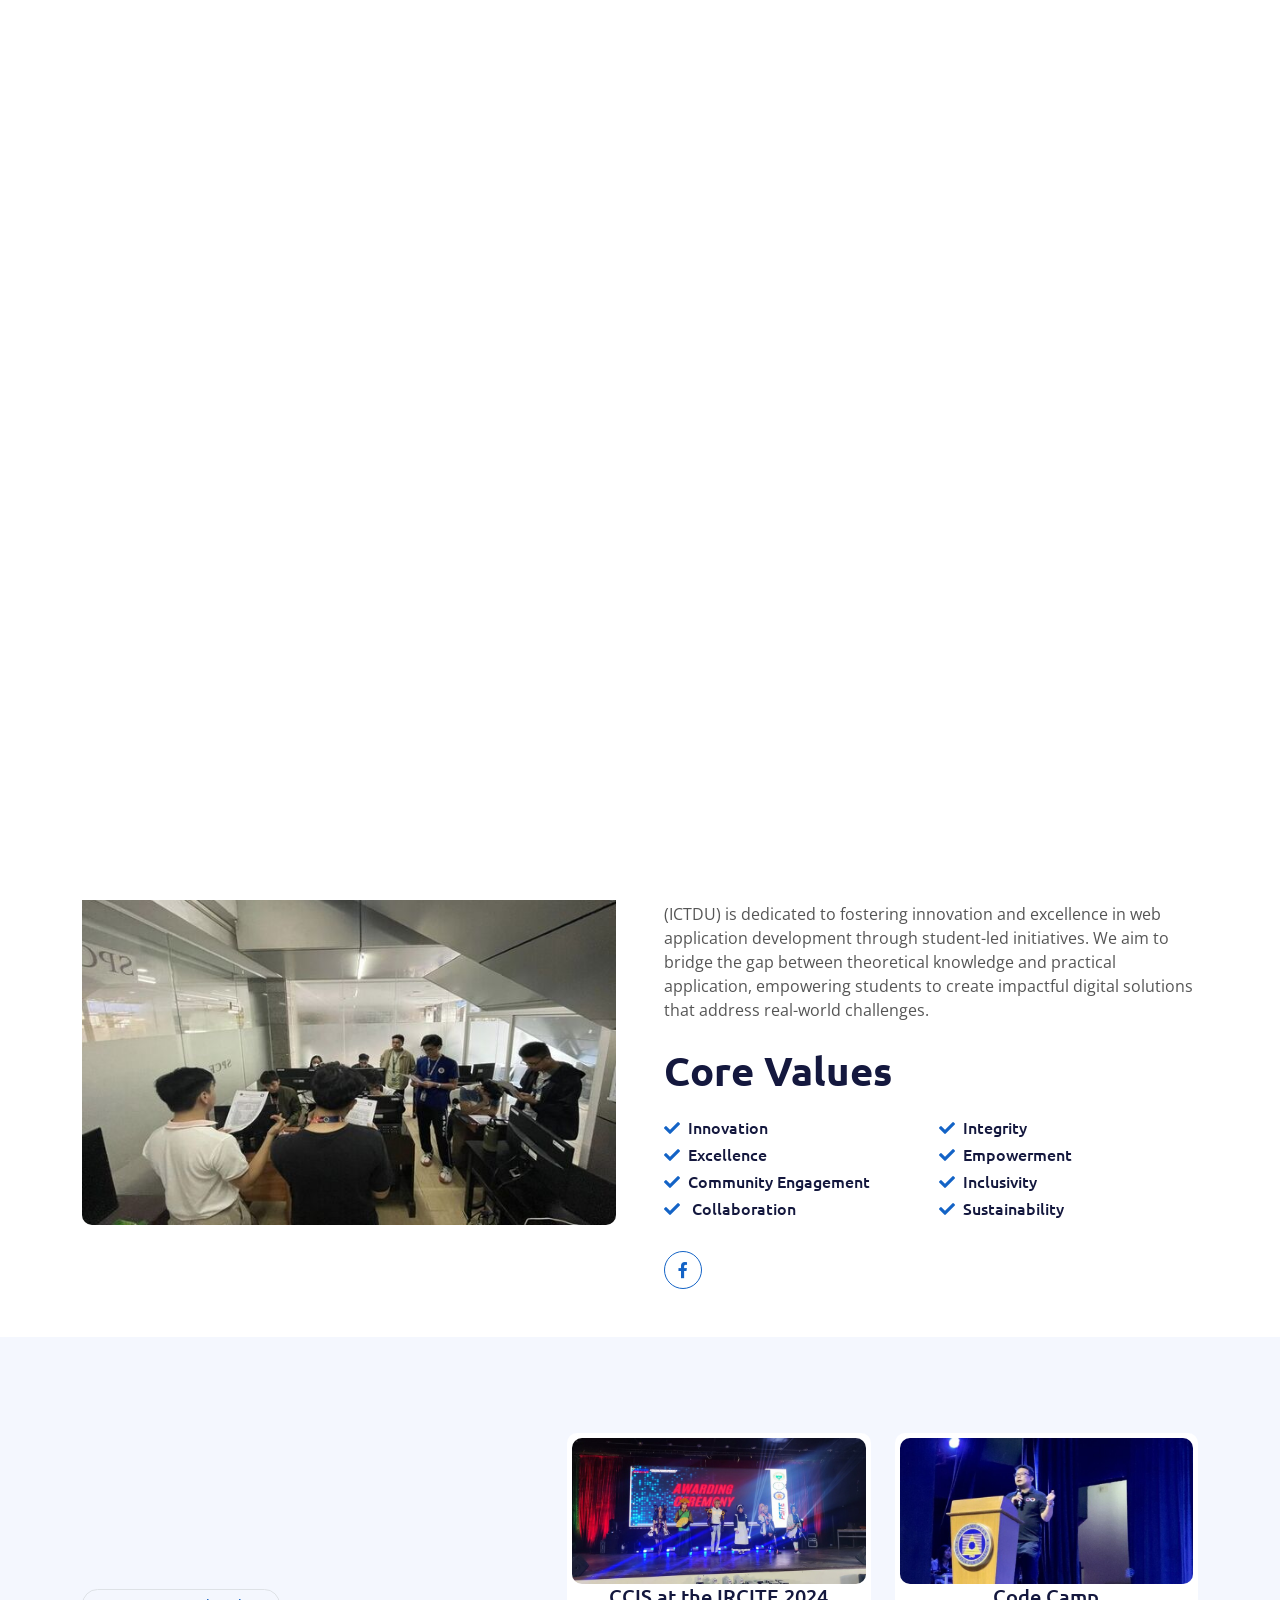
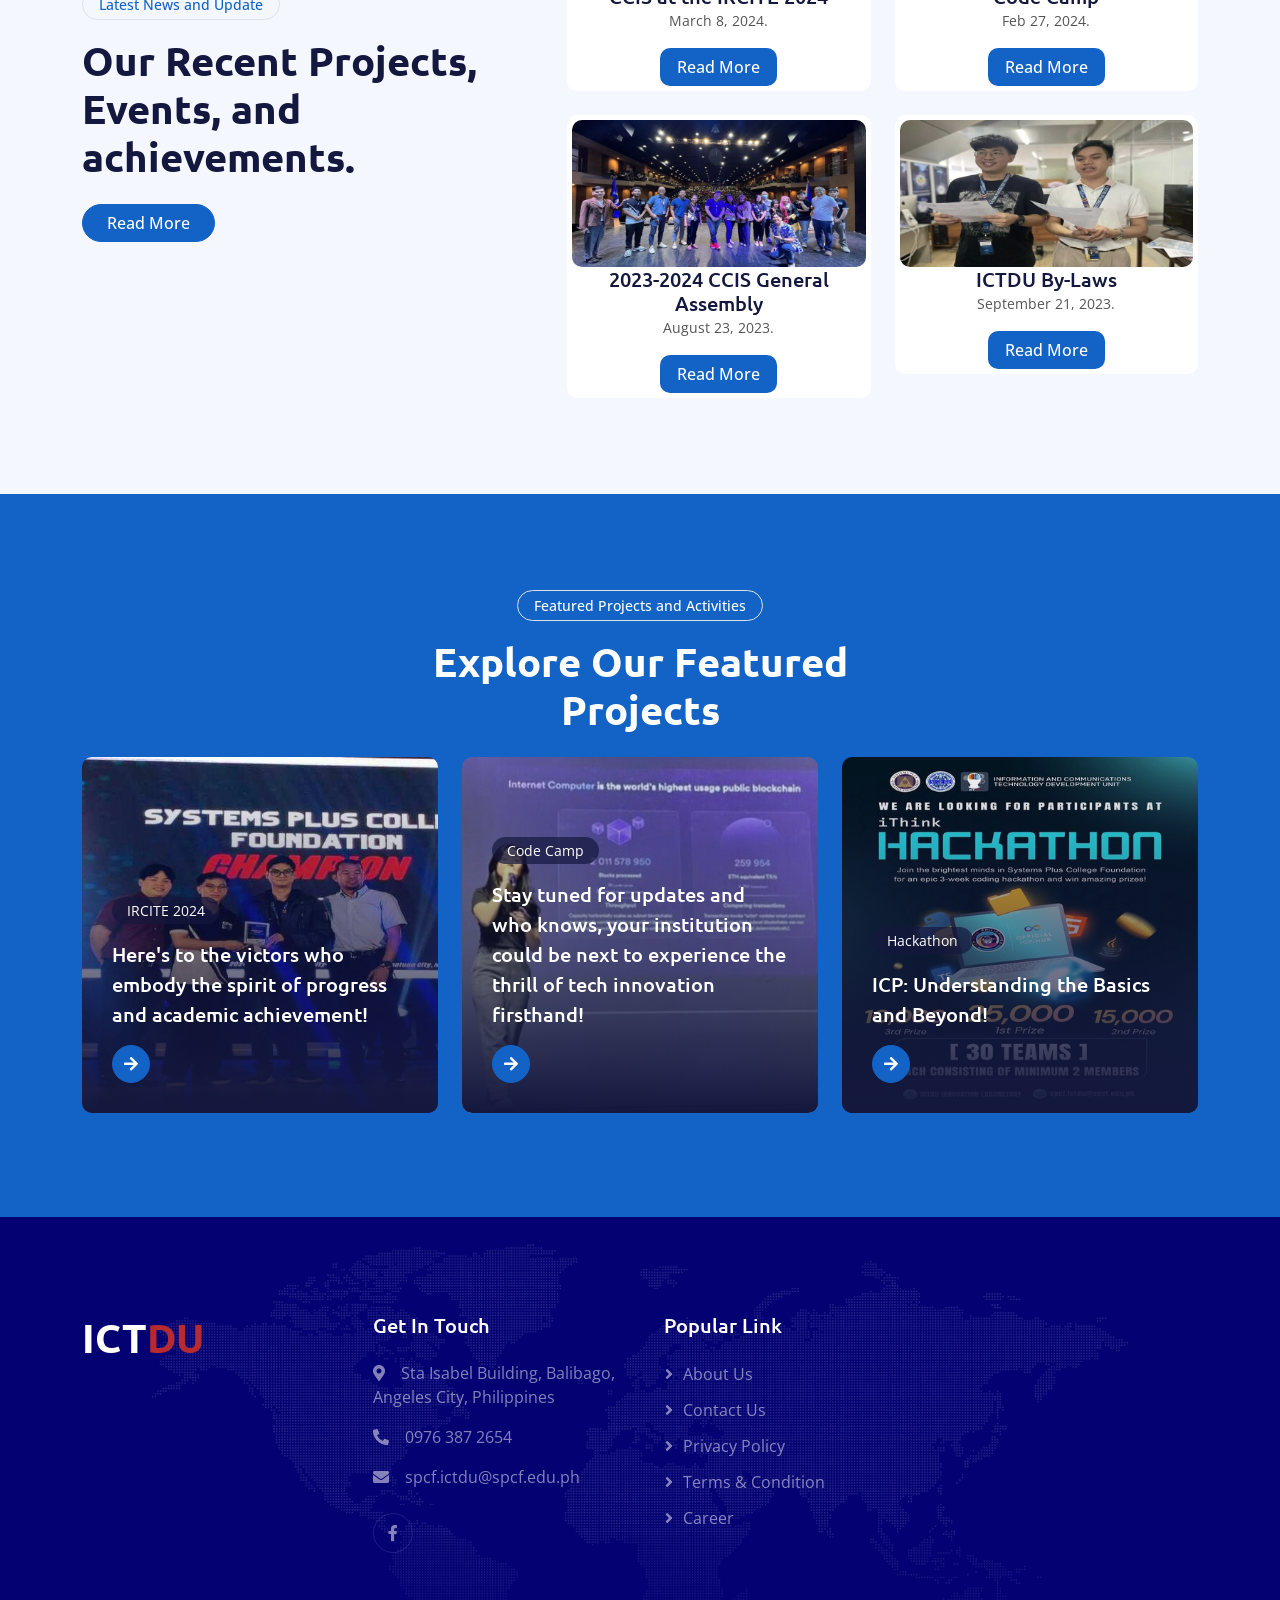
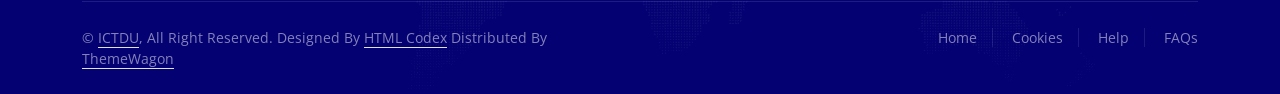
==== index.html @ a1a221d2 "ready for deployment" ====
<!DOCTYPE html>
<html lang="en">
  <head>
    <meta charset="utf-8" />
    <title>
      ICTDU - Information and Communications Technology Development Unit
    </title>
    <meta content="width=device-width, initial-scale=1.0" name="viewport" />
    <meta content="" name="keywords" />
    <meta content="" name="description" />

    <!-- Favicon -->
    <link href="img/ictdu.png" rel="icon" />

    <!-- Google Web Fonts -->
    <link rel="preconnect" href="https://fonts.googleapis.com" />
    <link rel="preconnect" href="https://fonts.gstatic.com" crossorigin />
    <link
      href="https://fonts.googleapis.com/css2?family=Open+Sans:wght@400;600&family=Ubuntu:wght@500;700&display=swap"
      rel="stylesheet"
    />

    <!-- Icon Font Stylesheet -->
    <link
      href="https://cdnjs.cloudflare.com/ajax/libs/font-awesome/5.10.0/css/all.min.css"
      rel="stylesheet"
    />
    <link
      href="https://cdn.jsdelivr.net/npm/bootstrap-icons@1.4.1/font/bootstrap-icons.css"
      rel="stylesheet"
    />

    <!-- Libraries Stylesheet -->
    <link href="lib/animate/animate.min.css" rel="stylesheet" />
    <link href="lib/owlcarousel/assets/owl.carousel.min.css" rel="stylesheet" />

    <!-- Customized Bootstrap Stylesheet -->
    <link href="css/bootstrap.min.css" rel="stylesheet" />

    <!-- Template Stylesheet -->
    <link href="css/style.css" rel="stylesheet" />
    <link href="css/new.css" rel="stylesheet" />
  </head>

  <body>
    <!-- Spinner Start -->
    <div
      id="spinner"
      class="show bg-white position-fixed translate-middle w-100 vh-100 top-50 start-50 d-flex align-items-center justify-content-center"
    >
      <div
        class="spinner-grow text-primary"
        style="width: 3rem; height: 3rem"
        role="status"
      >
        <span class="sr-only">Loading...</span>
      </div>
    </div>
    <!-- Spinner End -->

    <!-- Navbar Start -->
    <div class="container-fluid sticky-top">
      <div class="container">
        <nav class="navbar navbar-expand-lg navbar-dark p-0">
          <a href="index.html" class="navbar-brand">
            <h1 class="text-white">ICT<span class="red">DU</span></h1>
          </a>
          <button
            type="button"
            class="navbar-toggler ms-auto me-0"
            data-bs-toggle="collapse"
            data-bs-target="#navbarCollapse"
          >
            <span class="navbar-toggler-icon"></span>
          </button>
          <div class="collapse navbar-collapse" id="navbarCollapse">
            <div class="navbar-nav ms-auto">
              <a href="index.html" class="nav-item nav-link active">Home</a>
              <a href="about.html" class="nav-item nav-link">About Us</a>
              <a href="project.html" class="nav-item nav-link">Projects</a>
              <a href="service.html" class="nav-item nav-link">Join Us</a>
              <a href="contact.html" class="nav-item nav-link">Contact Us</a>
            </div>
          </div>
        </nav>
      </div>
    </div>
    <!-- Navbar End -->

    <!-- Hero Start -->
    <div class="container-fluid pt-5 bg-primary hero-header mb-5">
      <div class="container pt-5">
        <div class="row g-5 pt-5">
          <div
            class="col-lg-6 align-self-center text-center text-lg-start mb-lg-5"
          >
            <div
              class="btn btn-sm border rounded-pill text-white px-3 mb-3 animated slideInRight"
            >
              ICTDU
            </div>
            <h1 class="display-4 text-white mb-4 animated slideInRight">
              Information and Communications Technology Development Unit
            </h1>
            <p class="text-white mb-4 animated slideInRight">
              Meet an innovative team of developers, pioneering the digital
              landscape with their creativity and expertise. With a passion for
              pushing boundaries and crafting cutting-edge solutions, they
              thrive on challenges and excel in transforming ideas into reality.
            </p>
            <a
              href="https://www.facebook.com/spcf.ictdu"
              class="btn btn-light py-sm-3 px-sm-5 rounded-pill me-3 animated slideInRight"
              >Read More</a
            >
            <a
              href="contact.html"
              class="btn btn-outline-light py-sm-3 px-sm-5 rounded-pill animated slideInRight"
              >Contact Us</a
            >
          </div>
          <div class="col-lg-6 align-self-end text-center text-lg-end">
            <img class="img-fluid mb-4" src="img/ictdu.png" alt="ictdu" />
          </div>
        </div>
      </div>
    </div>
    <!-- Hero End -->

    <!--Mission End-->
    <div class="container-fluid py-5">
      <div class="container">
        <div class="row g-5 align-items-center">
          <div class="col-lg-6 wow fadeIn" data-wow-delay="0.1s">
            <img class="img-fluid rounded" src="image/law4.jpg" />
          </div>
          <div class="col-lg-6 wow fadeIn" data-wow-delay="0.5s">
            <h1 class="mb-4">Mission</h1>
            <p class="mb-4">
              The Information and Communication Technology Development Unit
              (ICTDU) is dedicated to fostering innovation and excellence in web
              application development through student-led initiatives. We aim to
              bridge the gap between theoretical knowledge and practical
              application, empowering students to create impactful digital
              solutions that address real-world challenges.
            </p>
            <h1 class="mb-4">Core Values</h1>
            <div class="row g-3">
              <div class="col-sm-6">
                <h6 class="mb-2">
                  <i class="fa fa-check text-primary me-2"></i>Innovation
                </h6>
                <h6 class="mb-2">
                  <i class="fa fa-check text-primary me-2"></i>Excellence
                </h6>
                <h6 class="mb-2">
                  <i class="fa fa-check text-primary me-2"></i>Community
                  Engagement
                </h6>
                <h6 class="mb-2">
                  <i class="fa fa-check text-primary me-2"></i> Collaboration
                </h6>
              </div>
              <div class="col-sm-6">
                <h6 class="mb-2">
                  <i class="fa fa-check text-primary me-2"></i>Integrity
                </h6>
                <h6 class="mb-2">
                  <i class="fa fa-check text-primary me-2"></i>Empowerment
                </h6>
                <h6 class="mb-2">
                  <i class="fa fa-check text-primary me-2"></i>Inclusivity
                </h6>
                <h6 class="mb-2">
                  <i class="fa fa-check text-primary me-2"></i>Sustainability
                </h6>
              </div>
            </div>
            <div class="d-flex align-items-center mt-4">
              <a class="btn btn-outline-primary btn-square me-3" href=""
                ><i class="fab fa-facebook-f"></i
              ></a>
            </div>
          </div>
        </div>
      </div>
    </div>
    <!-- Mission End -->

    <!-- Service Start -->
    <div class="container-fluid bg-light py-5">
      <div class="container py-5">
        <div class="row g-5 align-items-center">
          <div class="col-lg-5 wow fadeIn" data-wow-delay="0.1s">
            <div class="btn btn-sm border rounded-pill text-primary px-3 mb-3">
              Latest News and Update
            </div>
            <h1 class="mb-4">Our Recent Projects, Events, and achievements.</h1>
            <a class="btn btn-primary rounded-pill px-4" href="https://www.facebook.com/spcf.ictdu">Read More</a>
          </div>
          <div class="col-lg-7">
            <div class="row g-4">
              <div class="col-md-6">
                <div class="row g-4">
                  <div class="col-12 wow fadeIn" data-wow-delay="0.1s">
                    <div
                      class="team-item bg-white text-center rounded p-1 pt-1"
                    >
                      <div
                        id="carouselExampleAutoplaying"
                        class="carousel slide"
                        data-bs-ride="carousel"
                      >
                        <div class="carousel-inner rounded">
                          <div class="carousel-item active">
                            <img
                              src="image/ircite4.jpg"
                              class="d-block w-100"
                              alt="..."
                            />
                          </div>
                          <div class="carousel-item">
                            <img
                              src="image/ircite5.jpg"
                              class="d-block w-100"
                              alt="..."
                            />
                          </div>
                          <div class="carousel-item">
                            <img
                              src="image/ircite6.jpg"
                              class="d-block w-100"
                              alt="..."
                            />
                          </div>
                        </div>
                      </div>
                      <h5 class="mb-0">
                        CCIS at the
                        IRCITE 2024
                      </h5>
                      <small>March 8, 2024.</small>
                      <div class="d-flex justify-content-center mt-3">
                        <a
                          class="btn px-3 mt-auto mx-auto bg-primary text-white"
                          href="https://www.facebook.com/photo?fbid=339425915803852&set=pcb.339426132470497"
                          >Read More</a
                        >
                      </div>
                    </div>
                  </div>
                  <div class="col-12 wow fadeIn" data-wow-delay="0.5s">
                    <div
                      class="team-item bg-white text-center rounded p-1 pt-1"
                    >
                      <div
                        id="carouselExampleAutoplaying2"
                        class="carousel slide"
                        data-bs-ride="carousel"
                      >
                        <div class="carousel-inner rounded">
                          <div class="carousel-item active">
                            <img
                              src="image/gen4.jpg"
                              class="d-block w-100"
                              alt="..."
                            />
                          </div>
                          <div class="carousel-item">
                            <img
                              src="image/gen5.jpg"
                              class="d-block w-100"
                              alt="..."
                            />
                          </div>
                        </div>
                      </div>
                      <h5 class="mb-0">2023-2024 CCIS General Assembly</h5>
                      <small>August 23, 2023.</small>
                      <div class="d-flex justify-content-center mt-3">
                        <a
                          class="btn px-3 mt-auto mx-auto bg-primary text-white"
                          href="https://www.facebook.com/photo/?fbid=718300476978962&set=pcb.718093293666347"
                          >Read More</a
                        >
                      </div>
                    </div>
                  </div>
                </div>
              </div>
              <div class="col-md-6 pt-md-0">
                <div class="row g-4">
                  <div class="col-12 wow fadeIn" data-wow-delay="0.3s">
                    <div
                      class="team-item bg-white text-center rounded p-1 pt-1"
                    >
                      <div
                        id="carouselExampleAutoplaying"
                        class="carousel slide"
                        data-bs-ride="carousel"
                      >
                        <div class="carousel-inner rounded">
                          <div class="carousel-item active">
                            <img
                              src="image/codecamp4.jpg"
                              class="d-block w-100"
                              alt="..."
                            />
                          </div>
                          <div class="carousel-item">
                            <img
                              src="image/codecamp5.jpg"
                              class="d-block w-100"
                              alt="..."
                            />
                          </div>
                          <div class="carousel-item">
                            <img
                              src="image/codecamp6.jpg"
                              class="d-block w-100"
                              alt="..."
                            />
                          </div>
                        </div>
                      </div>
                      <h5 class="mb-0">Code Camp</h5>
                      <small>Feb 27, 2024.</small>
                      <div class="d-flex justify-content-center mt-3">
                        <a
                          class="btn px-3 mt-auto mx-auto bg-primary text-white"
                          href="https://www.facebook.com/photo?fbid=387829597338677&set=pcb.387829644005339"
                          >Read More</a
                        >
                      </div>
                    </div>
                  </div>
                  <div class="col-12 wow fadeIn" data-wow-delay="0.7s">
                    <div
                      class="team-item bg-white text-center rounded p-1 pt-1"
                    >
                      <div
                        id="carouselExampleAutoplaying"
                        class="carousel slide"
                        data-bs-ride="carousel"
                      >
                        <div class="carousel-inner rounded">
                          <div class="carousel-item active">
                            <img
                              src="image/law02.jpg"
                              class="d-block w-100"
                              alt="..."
                            />
                          </div>
                          <div class="carousel-item">
                            <img
                              src="image/law01.jpg"
                              class="d-block w-100"
                              alt="..."
                            />
                          </div>
                        </div>
                      </div>
                      <h5 class="mb-0">ICTDU By-Laws</h5>
                      <small>September 21, 2023.</small>
                      <div class="d-flex justify-content-center mt-3">
                        <a
                          class="btn px-3 mt-auto mx-auto bg-primary text-white"
                          href="https://www.facebook.com/photo?fbid=223179917428453&set=pcb.223180387428406"
                          >Read More</a
                        >
                      </div>
                    </div>
                  </div>
                </div>
              </div>
            </div>
          </div>
        </div>
      </div>
    </div>
    <!-- Service End -->

    <!-- Featured Start -->
    <div class="container-fluid bg-primary py-5">
      <div class="container py-5">
        <div
          class="mx-auto text-center wow fadeIn"
          data-wow-delay="0.1s"
          style="max-width: 500px"
        >
          <div class="btn btn-sm border rounded-pill text-white px-3 mb-3">
            Featured Projects and Activities
          </div>
          <h1 class="mb-4 text-white">Explore Our Featured Projects</h1>
        </div>
        <div class="row g-4">
          <div class="col-lg-4 wow fadeIn" data-wow-delay="0.3s">
            <div
              class="case-item position-relative overflow-hidden rounded mb-2"
            >
              <img class="img-fluid" src="image/ircite02.jpg" alt="" />
              <a class="case-overlay text-decoration-none" href="https://www.facebook.com/photo?fbid=339425915803852&set=pcb.339426132470497">
                <small>IRCITE 2024</small>
                <h5 class="lh-base text-white mb-3">
                  Here's to the victors who embody the spirit of progress and
                  academic achievement!
                </h5>
                <span class="btn btn-square btn-primary"
                  ><i class="fa fa-arrow-right"></i
                ></span>
              </a>
            </div>
          </div>
          <div class="col-lg-4 wow fadeIn" data-wow-delay="0.5s">
            <div
              class="case-item position-relative overflow-hidden rounded mb-2"
            >
              <img class="img-fluid" src="image/up03.jpg" alt="" />
              <a class="case-overlay text-decoration-none" href="https://www.facebook.com/photo/?fbid=387829594005344&set=pcb.387829644005339">
                <small>Code Camp</small>
                <h5 class="lh-base text-white mb-3">
                  Stay tuned for updates and who knows, your institution could
                  be next to experience the thrill of tech innovation firsthand!
                </h5>
                <span class="btn btn-square btn-primary"
                  ><i class="fa fa-arrow-right"></i
                ></span>
              </a>
            </div>
          </div>
          <div class="col-lg-4 wow fadeIn" data-wow-delay="0.7s">
            <div
              class="case-item position-relative overflow-hidden rounded mb-2"
            >
              <img class="img-fluid" src="image/hack.jpg" alt="" />
              <a class="case-overlay text-decoration-none" href="https://www.facebook.com/photo/?fbid=325053537241090&set=a.112730028473443">
                <small>Hackathon</small>
                <h5 class="lh-base text-white mb-3">
                  ICP: Understanding the Basics and Beyond!
                </h5>
                <span class="btn btn-square btn-primary"
                  ><i class="fa fa-arrow-right"></i
                ></span>
              </a>
            </div>
          </div>
        </div>
      </div>
    </div>
    <!-- Featured end -->

    <!-- Footer Start -->
    <div class="container-fluid bg-dark text-white-50 footer pt-5">
      <div class="container py-5">
        <div class="row g-5">
          <div class="col-md-6 col-lg-3 wow fadeIn" data-wow-delay="0.1s">
            <a href="index.html" class="d-inline-block mb-3">
              <h1 class="text-white">ICT<span class="red">DU</span></h1>
            </a>
          </div>
          <div class="col-md-6 col-lg-3 wow fadeIn" data-wow-delay="0.3s">
            <h5 class="text-white mb-4">Get In Touch</h5>
            <p>
              <i class="fa fa-map-marker-alt me-3"></i>Sta Isabel Building,
              Balibago, Angeles City, Philippines
            </p>
            <p><i class="fa fa-phone-alt me-3"></i>0976 387 2654</p>
            <p><i class="fa fa-envelope me-3"></i>spcf.ictdu@spcf.edu.ph</p>
            <div class="d-flex pt-2">
              <a
                class="btn btn-outline-light btn-social"
                href="https://www.facebook.com/spcf.ictdu"
                ><i class="fab fa-facebook-f"></i
              ></a>
            </div>
          </div>
          <div class="col-md-6 col-lg-3 wow fadeIn" data-wow-delay="0.5s">
            <h5 class="text-white mb-4">Popular Link</h5>
            <a class="btn btn-link" href="">About Us</a>
            <a class="btn btn-link" href="">Contact Us</a>
            <a class="btn btn-link" href="">Privacy Policy</a>
            <a class="btn btn-link" href="">Terms & Condition</a>
            <a class="btn btn-link" href="">Career</a>
          </div>
        </div>
      </div>
      <div class="container wow fadeIn" data-wow-delay="0.1s">
        <div class="copyright">
          <div class="row">
            <div class="col-md-6 text-center text-md-start mb-3 mb-md-0">
              &copy; <a class="border-bottom" href="index.html">ICTDU</a>, All Right
              Reserved.

              <!--/*** This template is free as long as you keep the footer author’s credit link/attribution link/backlink. If you'd like to use the template without the footer author’s credit link/attribution link/backlink, you can purchase the Credit Removal License from "https://htmlcodex.com/credit-removal". Thank you for your support. ***/-->
              Designed By
              <a class="border-bottom" href="https://htmlcodex.com"
                >HTML Codex</a
              >
              Distributed By
              <a class="border-bottom" href="https://themewagon.com"
                >ThemeWagon</a
              >
            </div>
            <div class="col-md-6 text-center text-md-end">
              <div class="footer-menu">
                <a href="index.html">Home</a>
                <a href="">Cookies</a>
                <a href="">Help</a>
                <a href="">FAQs</a>
              </div>
            </div>
          </div>
        </div>
      </div>
    </div>
    <!-- Footer End -->

    <!-- Back to Top -->
    <a href="#" class="btn btn-lg btn-primary btn-lg-square back-to-top pt-2"
      ><i class="bi bi-arrow-up"></i
    ></a>

    <!-- JavaScript Libraries -->
    <script src="https://ajax.googleapis.com/ajax/libs/jquery/3.6.1/jquery.min.js"></script>
    <script src="https://cdn.jsdelivr.net/npm/bootstrap@5.0.0/dist/js/bootstrap.bundle.min.js"></script>
    <script src="lib/wow/wow.min.js"></script>
    <script src="lib/easing/easing.min.js"></script>
    <script src="lib/waypoints/waypoints.min.js"></script>
    <script src="lib/counterup/counterup.min.js"></script>
    <script src="lib/owlcarousel/owl.carousel.min.js"></script>

    <!-- Template Javascript -->
    <script src="js/main.js"></script>
  </body>
</html>
---- css/style.css ----
/********** Template CSS **********/
:root {
    --primary: #1363C6;
    --secondary: #15ACE1;
    --light: #F4F7FE;
    --dark: #14183E;
}


/*** Spinner ***/
#spinner {
    opacity: 0;
    visibility: hidden;
    transition: opacity .5s ease-out, visibility 0s linear .5s;
    z-index: 99999;
}

#spinner.show {
    transition: opacity .5s ease-out, visibility 0s linear 0s;
    visibility: visible;
    opacity: 1;
}

.back-to-top {
    position: fixed;
    display: none;
    right: 45px;
    bottom: 45px;
    z-index: 99;
}


/*** Heading ***/
h1,
h2,
h3,
.fw-bold {
    font-weight: 700 !important;
}

h4,
h5,
h6,
.fw-medium {
    font-weight: 500 !important;
}


/*** Button ***/
.btn {
    font-weight: 500;
    transition: .5s;
}

.btn-square {
    width: 38px;
    height: 38px;
}

.btn-sm-square {
    width: 32px;
    height: 32px;
}

.btn-lg-square {
    width: 48px;
    height: 48px;
}

.btn-square,
.btn-sm-square,
.btn-lg-square {
    padding: 0;
    display: flex;
    align-items: center;
    justify-content: center;
    font-weight: normal;
    border-radius: 50px;
}


/*** Navbar ***/
.sticky-top {
    top: -150px;
    transition: .5s;
}

.navbar {
    padding: 11px 0 !important;
    height: 75px;
}

.navbar .navbar-nav .nav-link {
    margin-right: 35px;
    padding: 0;
    color: rgba(255, 255, 255, .7);
    outline: none;
}

.navbar .navbar-nav .nav-link:hover,
.navbar .navbar-nav .nav-link.active {
    color: rgba(255, 255, 255, 1);
}

.navbar .dropdown-toggle::after {
    border: none;
    content: "\f107";
    font-family: "Font Awesome 5 Free";
    font-weight: 900;
    vertical-align: middle;
    margin-left: 8px;
}

@media (max-width: 991.98px) {
    .navbar .navbar-nav {
        padding: 0 15px;
        background: var(--primary);
    }

    .navbar .navbar-nav .nav-link  {
        margin-right: 0;
        padding: 10px 0;
    }
}

@media (min-width: 992px) {
    .navbar .nav-item .dropdown-menu {
        display: block;
        border: none;
        margin-top: 0;
        top: 150%;
        opacity: 0;
        visibility: hidden;
        transition: .5s;
    }

    .navbar .nav-item:hover .dropdown-menu {
        top: 100%;
        visibility: visible;
        transition: .5s;
        opacity: 1;
    }
}


/*** Hero Header ***/
.hero-header {
    margin-top: -75px;
    background: url(../image/pngegg.png) center center no-repeat;
    background-size: cover;
    background-color: #040273!important;
}

.hero-header .breadcrumb-item+.breadcrumb-item::before {
    color: var(--light);
}


/*** Section Title ***/
.section-title::before {
    position: absolute;
    content: "";
    width: 45px;
    height: 4px;
    bottom: 0;
    left: 0;
    background: var(--dark);
}

.section-title::after {
    position: absolute;
    content: "";
    width: 4px;
    height: 4px;
    bottom: 0;
    left: 50px;
    background: var(--dark);
}

.section-title.text-center::before {
    left: 50%;
    margin-left: -25px;
}

.section-title.text-center::after {
    left: 50%;
    margin-left: 25px;
}

.section-title h6::before,
.section-title h6::after {
    position: absolute;
    content: "";
    width: 10px;
    height: 10px;
    top: 2px;
    left: 0;
    background: rgba(33, 66, 177, .5);
}

.section-title h6::after {
    top: 5px;
    left: 3px;
}


/*** About ***/
.about-img {
    position: relative;
    overflow: hidden;
}

.about-img::after {
    position: absolute;
    content: "";
    width: 100%;
    height: 100%;
    top: 0;
    left: 0;
    background: url(../img/bg-about-img.png) top left no-repeat;
    background-size: contain;
}


/*** Service ***/
.service-item {
    position: relative;
    padding: 45px 30px;
    background: #FFFFFF;
    transition: .5s;
}

.service-item:hover {
    background: var(--primary);
}

.service-item .service-icon {
    margin: 0 auto 20px auto;
    width: 90px;
    height: 90px;
    color: var(--primary);
    background: var(--light);
    transition: .5s;
}

.service-item:hover .service-icon {
    background: #FFFFFF;
}

.service-item h5,
.service-item p {
    transition: .5s;
}

.service-item:hover h5,
.service-item:hover p {
    color: #FFFFFF;
}

.service-item a.btn {
    position: relative;
    display: flex;
    color: var(--primary);
    transition: .5s;
    z-index: 1;
}

.service-item:hover a.btn {
    color: var(--primary);
}

.service-item a.btn::before {
    position: absolute;
    content: "";
    width: 35px;
    height: 35px;
    top: 0;
    left: 0;
    border-radius: 35px;
    background: var(--light);
    transition: .5s;
    z-index: -1;
}

.service-item:hover a.btn::before {
    width: 100%;
    background: var(--light);
}


/*** Feature ***/
.feature {
    background: url(../img/bg-hero.png) center center no-repeat;
    background-size: cover;
}


/*** Newsletter ***/
.newsletter {
    background: url(../img/bg-hero.png) center center no-repeat;
    background-size: cover;
}

@media (min-width: 992px) {
    .newsletter .container {
        max-width: 100% !important;
    }

    .newsletter .newsletter-text  {
        padding-right: calc(((100% - 960px) / 2) + .75rem);
    }
}

@media (min-width: 1200px) {
    .newsletter .newsletter-text  {
        padding-right: calc(((100% - 1140px) / 2) + .75rem);
    }
}

@media (min-width: 1400px) {
    .newsletter .newsletter-text  {
        padding-right: calc(((100% - 1320px) / 2) + .75rem);
    }
}


/*** Case Study ***/
.case-item img {
    transition: .5s;
}
  
.case-item:hover img {
    transform: scale(1.2);
}
  
.case-overlay {
    position: absolute;
    padding: 30px;
    width: 100%;
    height: 100%;
    top: 0;
    left: 0;
    display: flex;
    flex-direction: column;
    align-items: flex-start;
    justify-content: flex-end;
    background: linear-gradient(rgba(20, 24, 62, 0), var(--dark));
    z-index: 1;
}

.case-overlay small {
    display: inline-block;
    padding: 3px 15px;
    color: #FFFFFF;
    background: rgba(20, 24, 62, .7);
    border-radius: 25px;
    margin-bottom: 15px;
}

.case-overlay span.btn:hover {
    color: var(--primary);
    background: #FFFFFF;
    border-color: #FFFFFF;
}


/*** FAQs ***/
.accordion .accordion-item {
    border: none;
    margin-bottom: 15px;
}

.accordion .accordion-button {
    background: var(--light);
    border-radius: 2px;
}

.accordion .accordion-button:not(.collapsed) {
    color: #FFFFFF;
    background: var(--primary);
    box-shadow: none;
}

.accordion .accordion-button:not(.collapsed)::after {
    background-image: url("data:image/svg+xml,%3csvg xmlns='http://www.w3.org/2000/svg' viewBox='0 0 16 16' fill='%23fff'%3e%3cpath fill-rule='evenodd' d='M1.646 4.646a.5.5 0 0 1 .708 0L8 10.293l5.646-5.647a.5.5 0 0 1 .708.708l-6 6a.5.5 0 0 1-.708 0l-6-6a.5.5 0 0 1 0-.708z'/%3e%3c/svg%3e");
}

.accordion .accordion-body {
    padding: 15px 0 0 0;
}


/*** Testimonial ***/
.testimonial-carousel {
    position: relative;
}

.testimonial-carousel .owl-nav {
    position: absolute;
    width: 40px;
    height: 100%;
    top: calc(50% - 50px);
    left: -21px;
    display: flex;
    flex-direction: column;
    align-items: center;
}

.testimonial-carousel .owl-nav .owl-prev,
.testimonial-carousel .owl-nav .owl-next {
    margin: 5px 0;
    width: 40px;
    height: 40px;
    display: flex;
    align-items: center;
    justify-content: center;
    color: var(--primary);
    background: #FFFFFF;
    border: 1px solid var(--primary);
    border-radius: 40px;
    font-size: 18px;
    transition: .5s;
}

.testimonial-carousel .owl-nav .owl-prev:hover,
.testimonial-carousel .owl-nav .owl-next:hover {
    background: var(--primary);
    color: #FFFFFF;
}

.testimonial-carousel .owl-dots {
    margin-top: 35px;
    margin-left: 3rem;
}

.testimonial-carousel .owl-dot {
    position: relative;
    display: inline-block;
    margin-right: 10px;
    width: 15px;
    height: 15px;
    background: #FFFFFF;
    border: 1px solid var(--primary);
    border-radius: 15px;
    transition: .5s;
}

.testimonial-carousel .owl-dot.active {
    width: 30px;
    background: var(--primary);
}


/*** Team ***/
.team-item {
    transition: .5s;
    border: 1px solid transparent;
    transition: .5s;
}

.team-item:hover {

    border-color: var(--primary);
}


/*** Footer ***/
.footer {
    background: url(../img/footer.png) center center no-repeat;
    background-size: contain;
    background-color: #040273 !important;
}

.footer .btn.btn-social {
    margin-right: 5px;
    width: 40px;
    height: 40px;
    display: flex;
    align-items: center;
    justify-content: center;
    color: rgba(255,255,255,.5);
    border: 1px solid rgba(256, 256, 256, .1);
    border-radius: 40px;
    transition: .3s;
    
}

.footer .btn.btn-social:hover {
    color: var(--primary);
}

.footer .btn.btn-link {
    display: block;
    margin-bottom: 10px;
    padding: 0;
    text-align: left;
    color: rgba(255,255,255,.5);
    font-weight: normal;
    transition: .3s;
}

.footer .btn.btn-link:hover {
    color: #FFFFFF;
}

.footer .btn.btn-link::before {
    position: relative;
    content: "\f105";
    font-family: "Font Awesome 5 Free";
    font-weight: 900;
    margin-right: 10px;
}

.footer .btn.btn-link:hover {
    letter-spacing: 1px;
    box-shadow: none;
}

.footer .copyright {
    padding: 25px 0;
    font-size: 14px;
    border-top: 1px solid rgba(256, 256, 256, .1);
}

.footer .copyright a {
    color: rgba(255,255,255,.5);
}

.footer .copyright a:hover {
    color: #FFFFFF;
}

.footer .footer-menu a {
    margin-right: 15px;
    padding-right: 15px;
    border-right: 1px solid rgba(255, 255, 255, .1);
}

.footer .footer-menu a:last-child {
    margin-right: 0;
    padding-right: 0;
    border-right: none;
}
---- css/new.css ----
.red{
    color: #B82A31;
}
.scroll-container {
    width: 80%;
    max-width: 800px;
    height: 300px; /* Height of the scrollable area */
    overflow-y: auto; /* Enable vertical scrolling */
    border: 1px solid #ddd;
    border-radius: 8px;
    background-color: #fff;
    padding: 20px;
    box-shadow: 0 0 10px rgba(0, 0, 0, 0.1);
  }
  
  .scroll-content h2 {
    color: #007bff;
    margin-top: 20px;
  }
  
  .scroll-content p {
    margin: 10px 0;
  }
#calendar {
    width: 80%;  /* Adjust this value to control the width */
    max-width: 1000px;  /* Adjust this value to control the maximum width */
    margin: 0 auto;  /* Center the calendar */
    padding: 10px;
    box-sizing: border-box;
}
.modal {
    display: none;
    position: fixed;
    z-index: 1;
    left: 0;
    top: 0;
    width: 100%;
    height: 100%;
    overflow: auto;
    background-color: rgba(0,0,0,0.4);
    padding-top: 60px;
}
.modal-content {
    background-color: #fefefe;
    margin: 5% auto;
    padding: 20px;
    border: 1px solid #888;
    width: 70%;
    max-width: 600px;
}
.close {
    color: #aaa;
    float: right;
    font-size: 28px;
    font-weight: bold;
    cursor: pointer;
}
.close:hover,
.close:focus {
    color: black;
    text-decoration: none;
}
.event-description {
    margin-bottom: 10px;
}
.event-registration {
    margin-top: 10px;
}
#map { height: 800px; width: 50%;
margin: 0 auto; }
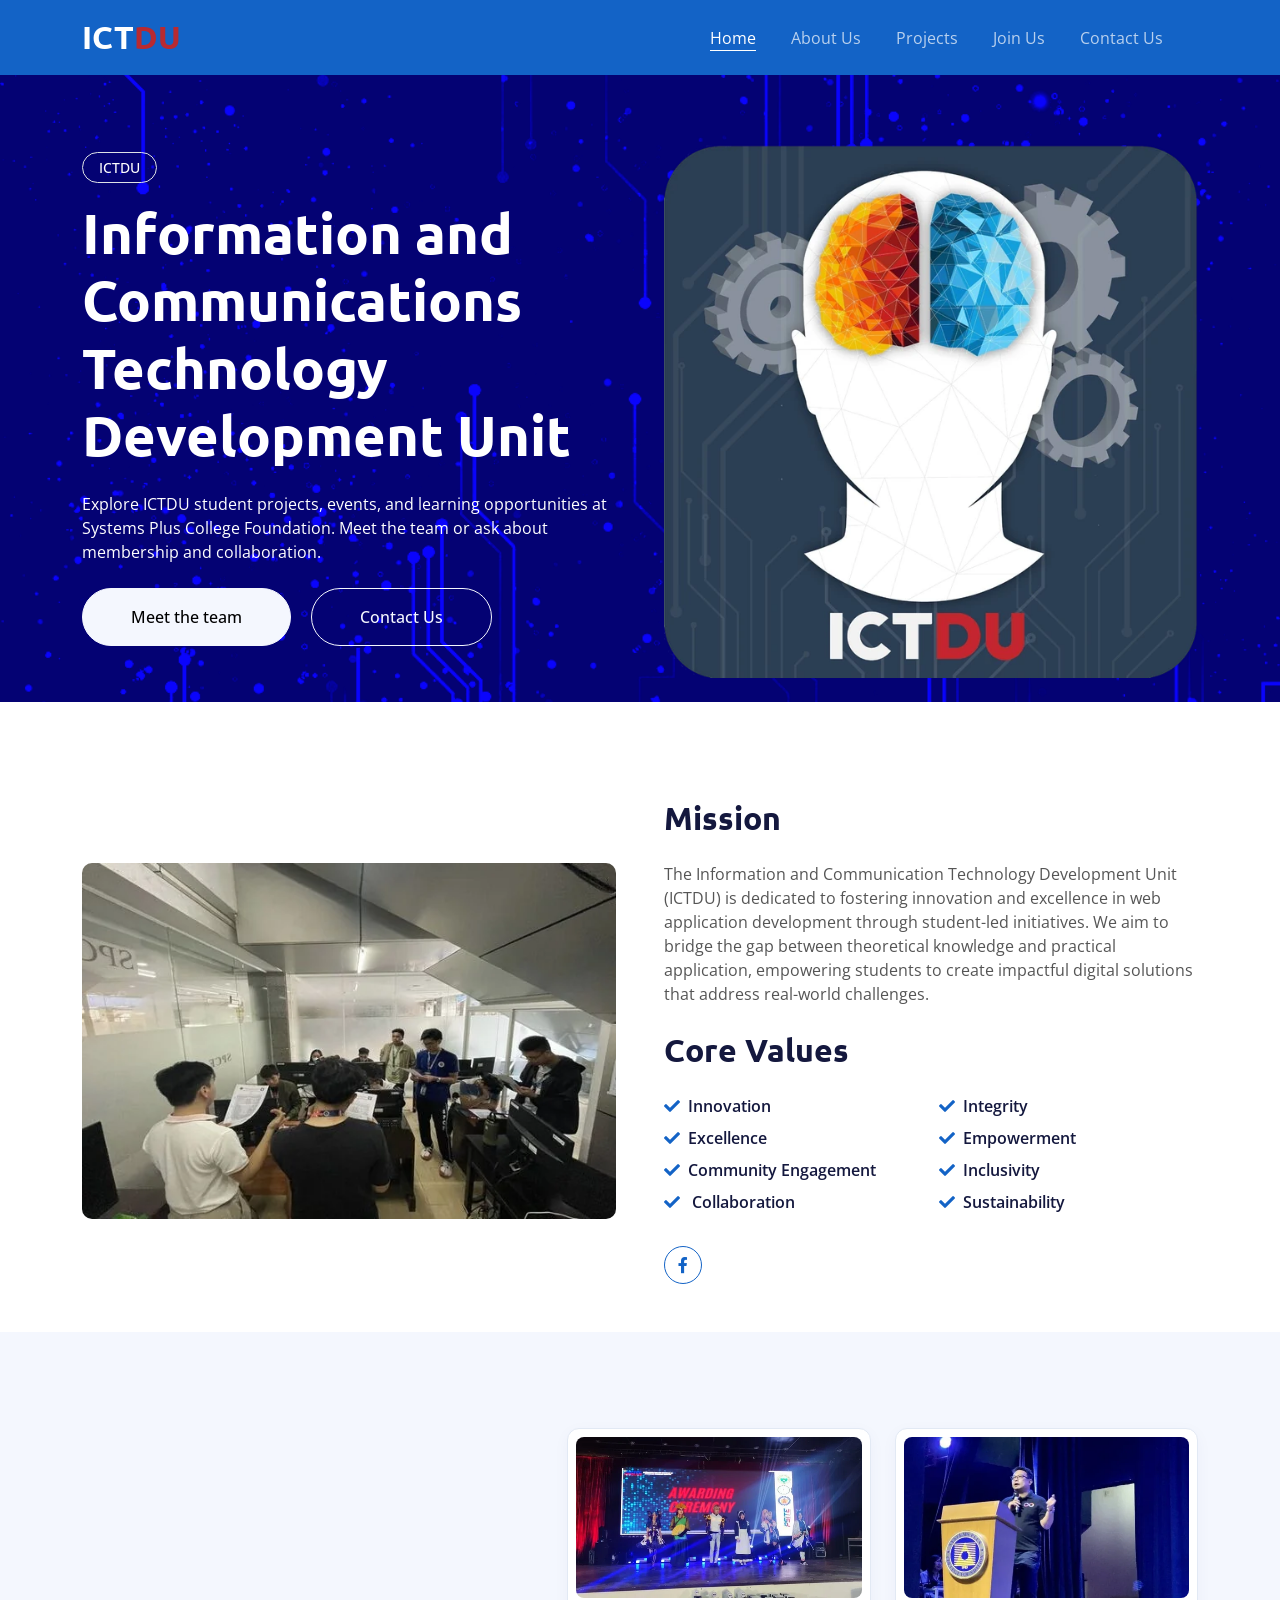
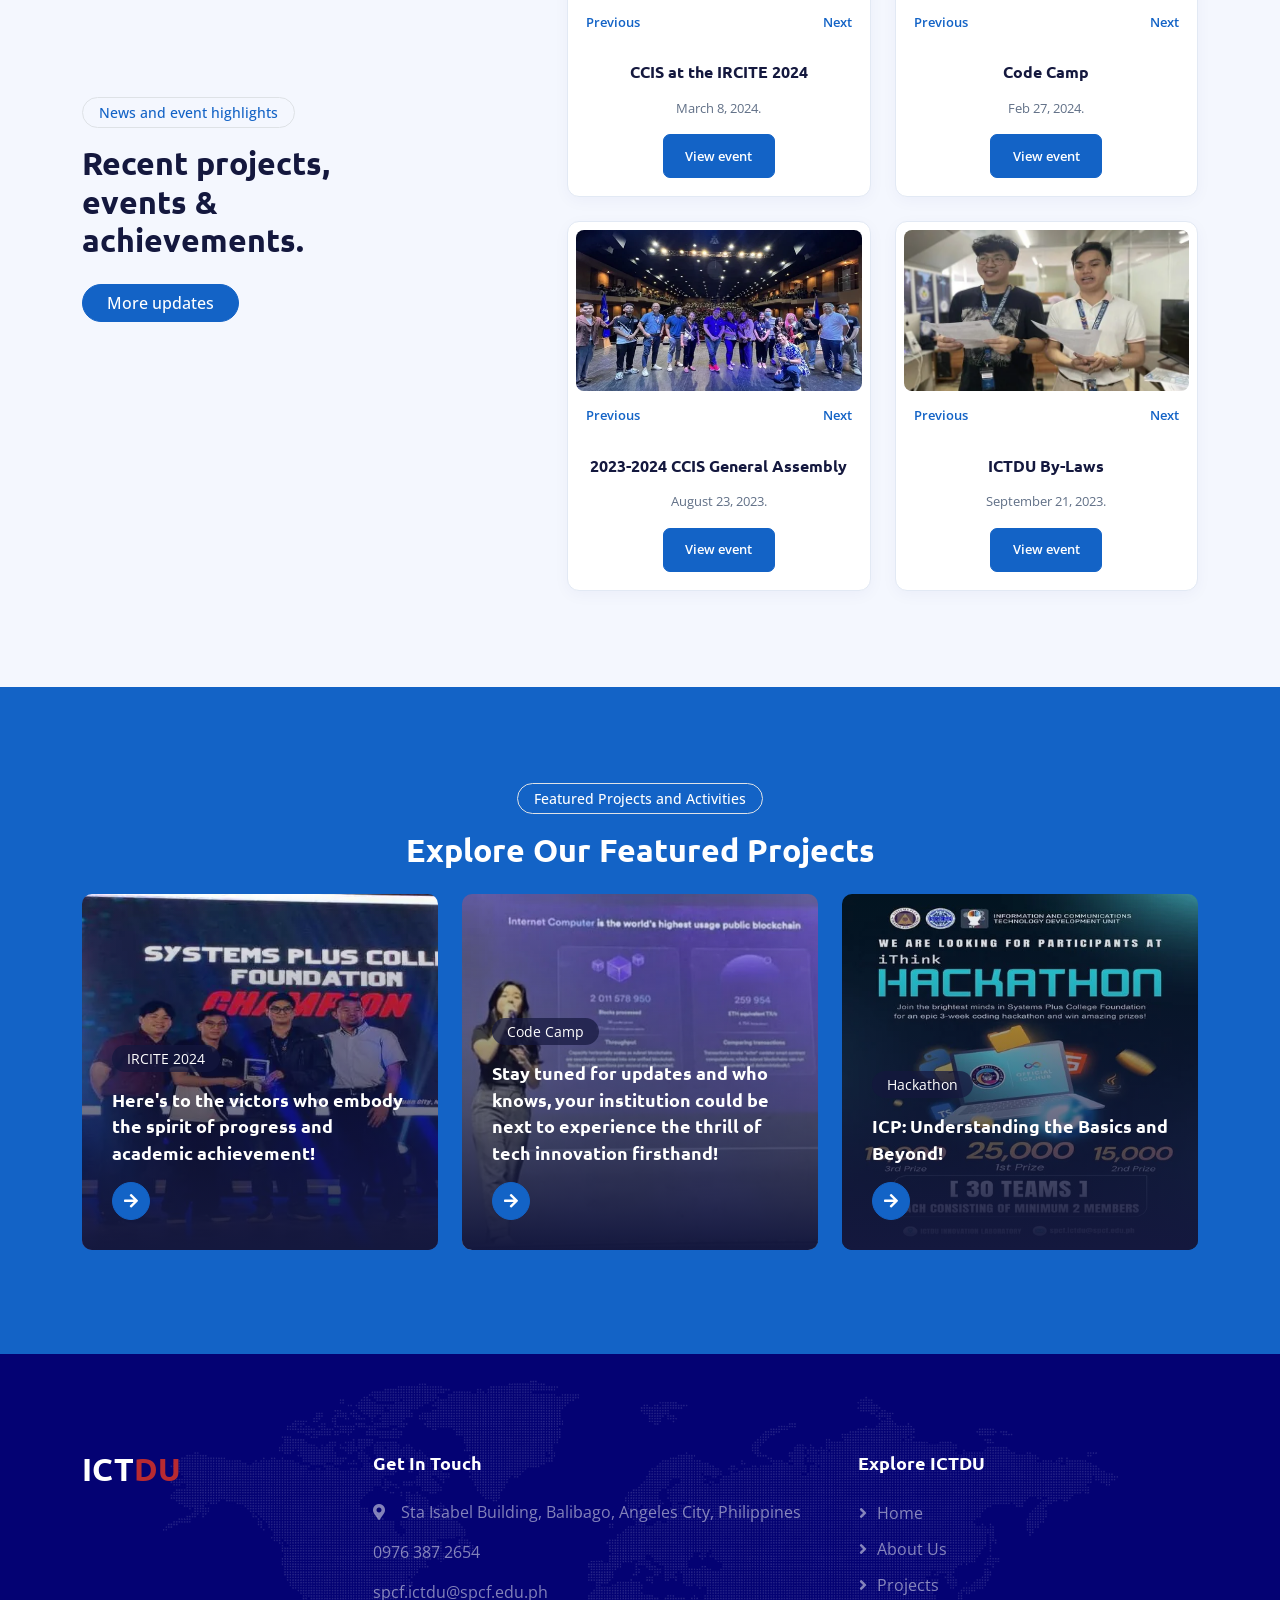
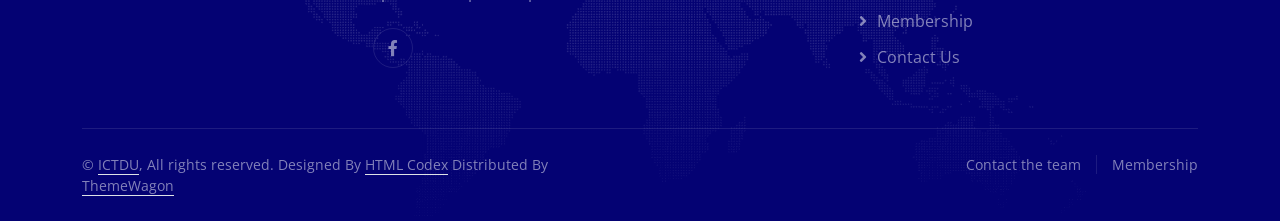
==== commit 6ac3ec25: "Fixed Images and improve Ui" ====
--- a/index.html
+++ b/index.html
@@ -1,81 +1,55 @@
 <!DOCTYPE html>
 <html lang="en">
   <head>
-    <meta charset="utf-8" />
-    <title>
-      ICTDU - Information and Communications Technology Development Unit
-    </title>
-    <meta content="width=device-width, initial-scale=1.0" name="viewport" />
-    <meta content="" name="keywords" />
-    <meta content="" name="description" />
+    <meta charset="utf-8">
+    <title>ICTDU | Student projects, events and development</title>
+    <meta content="width=device-width, initial-scale=1.0" name="viewport">
+
+    <meta content="Explore ICTDU student projects, meet the development team, and learn about membership at Systems Plus College Foundation." name="description">
 
     <!-- Favicon -->
-    <link href="img/ictdu.png" rel="icon" />
+    <link href="assets/favicon.png" rel="icon" type="image/png" sizes="64x64">
 
     <!-- Google Web Fonts -->
-    <link rel="preconnect" href="https://fonts.googleapis.com" />
-    <link rel="preconnect" href="https://fonts.gstatic.com" crossorigin />
-    <link
-      href="https://fonts.googleapis.com/css2?family=Open+Sans:wght@400;600&family=Ubuntu:wght@500;700&display=swap"
-      rel="stylesheet"
-    />
+    <link rel="preconnect" href="https://fonts.googleapis.com">
+    <link rel="preconnect" href="https://fonts.gstatic.com" crossorigin>
+    <link href="https://fonts.googleapis.com/css2?family=Open+Sans:wght@400;600&amp;family=Ubuntu:wght@500;700&amp;display=swap" rel="stylesheet">
 
     <!-- Icon Font Stylesheet -->
-    <link
-      href="https://cdnjs.cloudflare.com/ajax/libs/font-awesome/5.10.0/css/all.min.css"
-      rel="stylesheet"
-    />
-    <link
-      href="https://cdn.jsdelivr.net/npm/bootstrap-icons@1.4.1/font/bootstrap-icons.css"
-      rel="stylesheet"
-    />
+    <link href="https://cdnjs.cloudflare.com/ajax/libs/font-awesome/5.10.0/css/all.min.css" rel="stylesheet">
+    <link href="https://cdn.jsdelivr.net/npm/bootstrap-icons@1.4.1/font/bootstrap-icons.css" rel="stylesheet">
 
     <!-- Libraries Stylesheet -->
-    <link href="lib/animate/animate.min.css" rel="stylesheet" />
-    <link href="lib/owlcarousel/assets/owl.carousel.min.css" rel="stylesheet" />
+
+
 
     <!-- Customized Bootstrap Stylesheet -->
-    <link href="css/bootstrap.min.css" rel="stylesheet" />
+    <link href="css/bootstrap.min.css" rel="stylesheet">
 
     <!-- Template Stylesheet -->
-    <link href="css/style.css" rel="stylesheet" />
-    <link href="css/new.css" rel="stylesheet" />
+    <link href="css/style.css" rel="stylesheet">
+    <link href="css/new.css" rel="stylesheet">
   </head>
 
-  <body>
+  <body id="top"><a class="skip-link" href="#main-content">Skip to main content</a>
     <!-- Spinner Start -->
-    <div
-      id="spinner"
-      class="show bg-white position-fixed translate-middle w-100 vh-100 top-50 start-50 d-flex align-items-center justify-content-center"
-    >
-      <div
-        class="spinner-grow text-primary"
-        style="width: 3rem; height: 3rem"
-        role="status"
-      >
-        <span class="sr-only">Loading...</span>
-      </div>
-    </div>
+
     <!-- Spinner End -->
 
     <!-- Navbar Start -->
-    <div class="container-fluid sticky-top">
+    <!-- Shared header start -->
+<header class="container-fluid sticky-top site-header bg-primary">
       <div class="container">
         <nav class="navbar navbar-expand-lg navbar-dark p-0">
           <a href="index.html" class="navbar-brand">
-            <h1 class="text-white">ICT<span class="red">DU</span></h1>
+            <span class="text-white brand-title">ICT<span class="red">DU</span></span>
           </a>
-          <button
-            type="button"
-            class="navbar-toggler ms-auto me-0"
-            data-bs-toggle="collapse"
-            data-bs-target="#navbarCollapse"
-          >
+          <button type="button" class="navbar-toggler ms-auto me-0" data-menu-toggle aria-controls="navbarCollapse" aria-expanded="false" aria-label="Open navigation">
             <span class="navbar-toggler-icon"></span>
           </button>
           <div class="collapse navbar-collapse" id="navbarCollapse">
             <div class="navbar-nav ms-auto">
-              <a href="index.html" class="nav-item nav-link active">Home</a>
+              <a href="index.html" class="nav-item nav-link active" aria-current="page">Home</a>
               <a href="about.html" class="nav-item nav-link">About Us</a>
               <a href="project.html" class="nav-item nav-link">Projects</a>
               <a href="service.html" class="nav-item nav-link">Join Us</a>
@@ -84,43 +58,27 @@
           </div>
         </nav>
       </div>
-    </div>
+    </header>
+<!-- Shared header end --><main id="main-content" tabindex="-1">
     <!-- Navbar End -->
 
     <!-- Hero Start -->
     <div class="container-fluid pt-5 bg-primary hero-header mb-5">
       <div class="container pt-5">
         <div class="row g-5 pt-5">
-          <div
-            class="col-lg-6 align-self-center text-center text-lg-start mb-lg-5"
-          >
-            <div
-              class="btn btn-sm border rounded-pill text-white px-3 mb-3 animated slideInRight"
-            >
+          <div class="col-lg-6 align-self-center text-center text-lg-start mb-lg-5">
+            <div class="btn btn-sm border rounded-pill text-white px-3 mb-3">
               ICTDU
             </div>
-            <h1 class="display-4 text-white mb-4 animated slideInRight">
+            <h1 class="display-4 text-white mb-4">
               Information and Communications Technology Development Unit
             </h1>
-            <p class="text-white mb-4 animated slideInRight">
-              Meet an innovative team of developers, pioneering the digital
-              landscape with their creativity and expertise. With a passion for
-              pushing boundaries and crafting cutting-edge solutions, they
-              thrive on challenges and excel in transforming ideas into reality.
-            </p>
-            <a
-              href="https://www.facebook.com/spcf.ictdu"
-              class="btn btn-light py-sm-3 px-sm-5 rounded-pill me-3 animated slideInRight"
-              >Read More</a
-            >
-            <a
-              href="contact.html"
-              class="btn btn-outline-light py-sm-3 px-sm-5 rounded-pill animated slideInRight"
-              >Contact Us</a
-            >
+            <p class="text-white mb-4">Explore ICTDU student projects, events, and learning opportunities at Systems Plus College Foundation. Meet the team or ask about membership and collaboration.</p>
+            <a href="about.html" class="btn btn-light py-sm-3 px-sm-5 rounded-pill me-3">Meet the team</a>
+            <a href="contact.html" class="btn btn-outline-light py-sm-3 px-sm-5 rounded-pill">Contact Us</a>
           </div>
           <div class="col-lg-6 align-self-end text-center text-lg-end">
-            <img class="img-fluid mb-4" src="img/ictdu.png" alt="ictdu" />
+            <img class="img-fluid mb-4" src="assets/optimized/img/ictdu-640.webp" alt="ICTDU emblem" width="640" height="640" srcset="assets/optimized/img/ictdu-320.webp 320w, assets/optimized/img/ictdu-640.webp 640w" sizes="(min-width: 992px) 540px, (min-width: 768px) 696px, calc(100vw - 24px)" decoding="async" loading="eager" fetchpriority="high">
           </div>
         </div>
       </div>
@@ -131,11 +89,11 @@
     <div class="container-fluid py-5">
       <div class="container">
         <div class="row g-5 align-items-center">
-          <div class="col-lg-6 wow fadeIn" data-wow-delay="0.1s">
-            <img class="img-fluid rounded" src="image/law4.jpg" />
-          </div>
-          <div class="col-lg-6 wow fadeIn" data-wow-delay="0.5s">
-            <h1 class="mb-4">Mission</h1>
+          <div class="col-lg-6">
+            <img class="img-fluid rounded" src="assets/optimized/image/law4-600.webp" width="600" height="400" srcset="assets/optimized/image/law4-320.webp 320w, assets/optimized/image/law4-600.webp 600w" sizes="(min-width: 1200px) 540px, (min-width: 992px) 456px, (min-width: 768px) 696px, calc(100vw - 24px)" decoding="async" loading="lazy" alt="">
+          </div>
+          <div class="col-lg-6">
+            <h2 class="mb-4 section-heading">Mission</h2>
             <p class="mb-4">
               The Information and Communication Technology Development Unit
               (ICTDU) is dedicated to fostering innovation and excellence in web
@@ -144,42 +102,40 @@
               application, empowering students to create impactful digital
               solutions that address real-world challenges.
             </p>
-            <h1 class="mb-4">Core Values</h1>
+            <h2 class="mb-4 section-heading">Core Values</h2>
             <div class="row g-3">
               <div class="col-sm-6">
-                <h6 class="mb-2">
-                  <i class="fa fa-check text-primary me-2"></i>Innovation
-                </h6>
-                <h6 class="mb-2">
-                  <i class="fa fa-check text-primary me-2"></i>Excellence
-                </h6>
-                <h6 class="mb-2">
-                  <i class="fa fa-check text-primary me-2"></i>Community
+                <p class="mb-2 requirement-item">
+                  <i class="fa fa-check text-primary me-2" aria-hidden="true"></i>Innovation
+                </p>
+                <p class="mb-2 requirement-item">
+                  <i class="fa fa-check text-primary me-2" aria-hidden="true"></i>Excellence
+                </p>
+                <p class="mb-2 requirement-item">
+                  <i class="fa fa-check text-primary me-2" aria-hidden="true"></i>Community
                   Engagement
-                </h6>
-                <h6 class="mb-2">
-                  <i class="fa fa-check text-primary me-2"></i> Collaboration
-                </h6>
+                </p>
+                <p class="mb-2 requirement-item">
+                  <i class="fa fa-check text-primary me-2" aria-hidden="true"></i> Collaboration
+                </p>
               </div>
               <div class="col-sm-6">
-                <h6 class="mb-2">
-                  <i class="fa fa-check text-primary me-2"></i>Integrity
-                </h6>
-                <h6 class="mb-2">
-                  <i class="fa fa-check text-primary me-2"></i>Empowerment
-                </h6>
-                <h6 class="mb-2">
-                  <i class="fa fa-check text-primary me-2"></i>Inclusivity
-                </h6>
-                <h6 class="mb-2">
-                  <i class="fa fa-check text-primary me-2"></i>Sustainability
-                </h6>
+                <p class="mb-2 requirement-item">
+                  <i class="fa fa-check text-primary me-2" aria-hidden="true"></i>Integrity
+                </p>
+                <p class="mb-2 requirement-item">
+                  <i class="fa fa-check text-primary me-2" aria-hidden="true"></i>Empowerment
+                </p>
+                <p class="mb-2 requirement-item">
+                  <i class="fa fa-check text-primary me-2" aria-hidden="true"></i>Inclusivity
+                </p>
+                <p class="mb-2 requirement-item">
+                  <i class="fa fa-check text-primary me-2" aria-hidden="true"></i>Sustainability
+                </p>
               </div>
             </div>
             <div class="d-flex align-items-center mt-4">
-              <a class="btn btn-outline-primary btn-square me-3" href=""
-                ><i class="fab fa-facebook-f"></i
-              ></a>
+              <a class="btn btn-outline-primary btn-square me-3" href="https://www.facebook.com/spcf.ictdu" aria-label="ICTDU on Facebook"><i class="fab fa-facebook-f" aria-hidden="true"></i></a>
             </div>
           </div>
         </div>
@@ -188,259 +144,144 @@
     <!-- Mission End -->
 
     <!-- Service Start -->
-    <div class="container-fluid bg-light py-5">
+    <section class="container-fluid bg-light py-5 news-section" aria-labelledby="news-heading">
       <div class="container py-5">
         <div class="row g-5 align-items-center">
-          <div class="col-lg-5 wow fadeIn" data-wow-delay="0.1s">
+          <div class="col-lg-5 news-intro">
             <div class="btn btn-sm border rounded-pill text-primary px-3 mb-3">
-              Latest News and Update
-            </div>
-            <h1 class="mb-4">Our Recent Projects, Events, and achievements.</h1>
-            <a class="btn btn-primary rounded-pill px-4" href="https://www.facebook.com/spcf.ictdu">Read More</a>
+              News and event highlights
+            </div>
+            <h2 id="news-heading" class="mb-4 section-heading">Recent projects, events &amp; achievements.</h2>
+            <a class="btn btn-primary rounded-pill px-4" href="https://www.facebook.com/spcf.ictdu" aria-label="More ICTDU updates on Facebook">More updates</a>
           </div>
           <div class="col-lg-7">
-            <div class="row g-4">
-              <div class="col-md-6">
-                <div class="row g-4">
-                  <div class="col-12 wow fadeIn" data-wow-delay="0.1s">
-                    <div
-                      class="team-item bg-white text-center rounded p-1 pt-1"
-                    >
-                      <div
-                        id="carouselExampleAutoplaying"
-                        class="carousel slide"
-                        data-bs-ride="carousel"
-                      >
-                        <div class="carousel-inner rounded">
-                          <div class="carousel-item active">
-                            <img
-                              src="image/ircite4.jpg"
-                              class="d-block w-100"
-                              alt="..."
-                            />
-                          </div>
-                          <div class="carousel-item">
-                            <img
-                              src="image/ircite5.jpg"
-                              class="d-block w-100"
-                              alt="..."
-                            />
-                          </div>
-                          <div class="carousel-item">
-                            <img
-                              src="image/ircite6.jpg"
-                              class="d-block w-100"
-                              alt="..."
-                            />
-                          </div>
-                        </div>
-                      </div>
-                      <h5 class="mb-0">
-                        CCIS at the
-                        IRCITE 2024
-                      </h5>
-                      <small>March 8, 2024.</small>
-                      <div class="d-flex justify-content-center mt-3">
-                        <a
-                          class="btn px-3 mt-auto mx-auto bg-primary text-white"
-                          href="https://www.facebook.com/photo?fbid=339425915803852&set=pcb.339426132470497"
-                          >Read More</a
-                        >
-                      </div>
-                    </div>
-                  </div>
-                  <div class="col-12 wow fadeIn" data-wow-delay="0.5s">
-                    <div
-                      class="team-item bg-white text-center rounded p-1 pt-1"
-                    >
-                      <div
-                        id="carouselExampleAutoplaying2"
-                        class="carousel slide"
-                        data-bs-ride="carousel"
-                      >
-                        <div class="carousel-inner rounded">
-                          <div class="carousel-item active">
-                            <img
-                              src="image/gen4.jpg"
-                              class="d-block w-100"
-                              alt="..."
-                            />
-                          </div>
-                          <div class="carousel-item">
-                            <img
-                              src="image/gen5.jpg"
-                              class="d-block w-100"
-                              alt="..."
-                            />
-                          </div>
-                        </div>
-                      </div>
-                      <h5 class="mb-0">2023-2024 CCIS General Assembly</h5>
-                      <small>August 23, 2023.</small>
-                      <div class="d-flex justify-content-center mt-3">
-                        <a
-                          class="btn px-3 mt-auto mx-auto bg-primary text-white"
-                          href="https://www.facebook.com/photo/?fbid=718300476978962&set=pcb.718093293666347"
-                          >Read More</a
-                        >
-                      </div>
-                    </div>
-                  </div>
-                </div>
-              </div>
-              <div class="col-md-6 pt-md-0">
-                <div class="row g-4">
-                  <div class="col-12 wow fadeIn" data-wow-delay="0.3s">
-                    <div
-                      class="team-item bg-white text-center rounded p-1 pt-1"
-                    >
-                      <div
-                        id="carouselExampleAutoplaying"
-                        class="carousel slide"
-                        data-bs-ride="carousel"
-                      >
-                        <div class="carousel-inner rounded">
-                          <div class="carousel-item active">
-                            <img
-                              src="image/codecamp4.jpg"
-                              class="d-block w-100"
-                              alt="..."
-                            />
-                          </div>
-                          <div class="carousel-item">
-                            <img
-                              src="image/codecamp5.jpg"
-                              class="d-block w-100"
-                              alt="..."
-                            />
-                          </div>
-                          <div class="carousel-item">
-                            <img
-                              src="image/codecamp6.jpg"
-                              class="d-block w-100"
-                              alt="..."
-                            />
-                          </div>
-                        </div>
-                      </div>
-                      <h5 class="mb-0">Code Camp</h5>
-                      <small>Feb 27, 2024.</small>
-                      <div class="d-flex justify-content-center mt-3">
-                        <a
-                          class="btn px-3 mt-auto mx-auto bg-primary text-white"
-                          href="https://www.facebook.com/photo?fbid=387829597338677&set=pcb.387829644005339"
-                          >Read More</a
-                        >
-                      </div>
-                    </div>
-                  </div>
-                  <div class="col-12 wow fadeIn" data-wow-delay="0.7s">
-                    <div
-                      class="team-item bg-white text-center rounded p-1 pt-1"
-                    >
-                      <div
-                        id="carouselExampleAutoplaying"
-                        class="carousel slide"
-                        data-bs-ride="carousel"
-                      >
-                        <div class="carousel-inner rounded">
-                          <div class="carousel-item active">
-                            <img
-                              src="image/law02.jpg"
-                              class="d-block w-100"
-                              alt="..."
-                            />
-                          </div>
-                          <div class="carousel-item">
-                            <img
-                              src="image/law01.jpg"
-                              class="d-block w-100"
-                              alt="..."
-                            />
-                          </div>
-                        </div>
-                      </div>
-                      <h5 class="mb-0">ICTDU By-Laws</h5>
-                      <small>September 21, 2023.</small>
-                      <div class="d-flex justify-content-center mt-3">
-                        <a
-                          class="btn px-3 mt-auto mx-auto bg-primary text-white"
-                          href="https://www.facebook.com/photo?fbid=223179917428453&set=pcb.223180387428406"
-                          >Read More</a
-                        >
-                      </div>
-                    </div>
-                  </div>
-                </div>
-              </div>
-            </div>
-          </div>
-        </div>
-      </div>
-    </div>
+            <div class="news-grid">
+            <article class="news-card">
+              <div id="news-ircite-carousel" class="carousel slide" aria-label="Event photos">
+                <div class="carousel-inner">
+                <div class="carousel-item active">
+                  <img src="assets/optimized/image/ircite4-800.webp" class="d-block w-100" alt="CCIS at the IRCITE 2024, photo 1" width="800" height="400" srcset="assets/optimized/image/ircite4-320.webp 320w, assets/optimized/image/ircite4-640.webp 640w, assets/optimized/image/ircite4-800.webp 800w" sizes="(min-width: 1200px) 540px, (min-width: 992px) 456px, (min-width: 768px) 696px, calc(100vw - 24px)" decoding="async" loading="lazy">
+                </div>
+                <div class="carousel-item">
+                  <img src="assets/optimized/image/ircite-960.webp" class="d-block w-100" alt="CCIS at the IRCITE 2024, photo 2" width="960" height="432" srcset="assets/optimized/image/ircite-320.webp 320w, assets/optimized/image/ircite-640.webp 640w, assets/optimized/image/ircite-960.webp 960w" sizes="(min-width: 1200px) 540px, (min-width: 992px) 456px, (min-width: 768px) 696px, calc(100vw - 24px)" decoding="async" loading="lazy">
+                </div>
+                <div class="carousel-item">
+                  <img src="assets/optimized/image/ircite3-960.webp" class="d-block w-100" alt="CCIS at the IRCITE 2024, photo 3" width="960" height="432" srcset="assets/optimized/image/ircite3-320.webp 320w, assets/optimized/image/ircite3-640.webp 640w, assets/optimized/image/ircite3-960.webp 960w" sizes="(min-width: 1200px) 540px, (min-width: 992px) 456px, (min-width: 768px) 696px, calc(100vw - 24px)" decoding="async" loading="lazy">
+                </div>
+                </div>
+              </div><div class="photo-controls"><button type="button" data-bs-target="#news-ircite-carousel" data-bs-slide="prev" aria-label="Previous photo for CCIS at the IRCITE 2024">Previous</button><button type="button" data-bs-target="#news-ircite-carousel" data-bs-slide="next" aria-label="Next photo for CCIS at the IRCITE 2024">Next</button></div>
+              <h3 class="card-heading">CCIS at the IRCITE 2024</h3>
+              <small>March 8, 2024.</small>
+              <div class="news-card-footer">
+                <a class="btn btn-primary news-card-link" href="https://www.facebook.com/photo?fbid=339425915803852&amp;set=pcb.339426132470497" aria-label="Read more about CCIS at the IRCITE 2024">View event</a>
+              </div>
+            </article>
+            <article class="news-card">
+              <div id="news-codecamp-carousel" class="carousel slide" aria-label="Event photos">
+                <div class="carousel-inner">
+                <div class="carousel-item active">
+                  <img src="assets/optimized/image/codecamp4-800.webp" class="d-block w-100" alt="Code Camp, photo 1" width="800" height="400" srcset="assets/optimized/image/codecamp4-320.webp 320w, assets/optimized/image/codecamp4-640.webp 640w, assets/optimized/image/codecamp4-800.webp 800w" sizes="(min-width: 1200px) 540px, (min-width: 992px) 456px, (min-width: 768px) 696px, calc(100vw - 24px)" decoding="async" loading="lazy">
+                </div>
+                <div class="carousel-item">
+                  <img src="assets/optimized/image/codecamp5-800.webp" class="d-block w-100" alt="Code Camp, photo 2" width="800" height="400" srcset="assets/optimized/image/codecamp5-320.webp 320w, assets/optimized/image/codecamp5-640.webp 640w, assets/optimized/image/codecamp5-800.webp 800w" sizes="(min-width: 1200px) 540px, (min-width: 992px) 456px, (min-width: 768px) 696px, calc(100vw - 24px)" decoding="async" loading="lazy">
+                </div>
+                <div class="carousel-item">
+                  <img src="assets/optimized/image/up5-960.webp" class="d-block w-100" alt="Code Camp, photo 3" width="960" height="592" srcset="assets/optimized/image/up5-320.webp 320w, assets/optimized/image/up5-640.webp 640w, assets/optimized/image/up5-960.webp 960w" sizes="(min-width: 1200px) 540px, (min-width: 992px) 456px, (min-width: 768px) 696px, calc(100vw - 24px)" decoding="async" loading="lazy">
+                </div>
+                </div>
+              </div><div class="photo-controls"><button type="button" data-bs-target="#news-codecamp-carousel" data-bs-slide="prev" aria-label="Previous photo for Code Camp">Previous</button><button type="button" data-bs-target="#news-codecamp-carousel" data-bs-slide="next" aria-label="Next photo for Code Camp">Next</button></div>
+              <h3 class="card-heading">Code Camp</h3>
+              <small>Feb 27, 2024.</small>
+              <div class="news-card-footer">
+                <a class="btn btn-primary news-card-link" href="https://www.facebook.com/photo?fbid=387829597338677&amp;set=pcb.387829644005339" aria-label="Read more about Code Camp">View event</a>
+              </div>
+            </article>
+            <article class="news-card">
+              <div id="news-assembly-carousel" class="carousel slide" aria-label="Event photos">
+                <div class="carousel-inner">
+                <div class="carousel-item active">
+                  <img src="assets/optimized/image/gen4-800.webp" class="d-block w-100" alt="2023-2024 CCIS General Assembly, photo 1" width="800" height="400" srcset="assets/optimized/image/gen4-320.webp 320w, assets/optimized/image/gen4-640.webp 640w, assets/optimized/image/gen4-800.webp 800w" sizes="(min-width: 1200px) 540px, (min-width: 992px) 456px, (min-width: 768px) 696px, calc(100vw - 24px)" decoding="async" loading="lazy">
+                </div>
+                <div class="carousel-item">
+                  <img src="assets/optimized/image/gen5-800.webp" class="d-block w-100" alt="2023-2024 CCIS General Assembly, photo 2" width="800" height="400" srcset="assets/optimized/image/gen5-320.webp 320w, assets/optimized/image/gen5-640.webp 640w, assets/optimized/image/gen5-800.webp 800w" sizes="(min-width: 1200px) 540px, (min-width: 992px) 456px, (min-width: 768px) 696px, calc(100vw - 24px)" decoding="async" loading="lazy">
+                </div>
+                </div>
+              </div><div class="photo-controls"><button type="button" data-bs-target="#news-assembly-carousel" data-bs-slide="prev" aria-label="Previous photo for 2023-2024 CCIS General Assembly">Previous</button><button type="button" data-bs-target="#news-assembly-carousel" data-bs-slide="next" aria-label="Next photo for 2023-2024 CCIS General Assembly">Next</button></div>
+              <h3 class="card-heading">2023-2024 CCIS General Assembly</h3>
+              <small>August 23, 2023.</small>
+              <div class="news-card-footer">
+                <a class="btn btn-primary news-card-link" href="https://www.facebook.com/photo/?fbid=718300476978962&amp;set=pcb.718093293666347" aria-label="Read more about 2023-2024 CCIS General Assembly">View event</a>
+              </div>
+            </article>
+            <article class="news-card">
+              <div id="news-bylaws-carousel" class="carousel slide" aria-label="Event photos">
+                <div class="carousel-inner">
+                <div class="carousel-item active">
+                  <img src="assets/optimized/image/law5-600.webp" class="d-block w-100" alt="ICTDU By-Laws, photo 1" width="600" height="400" srcset="assets/optimized/image/law5-320.webp 320w, assets/optimized/image/law5-600.webp 600w" sizes="(min-width: 1200px) 540px, (min-width: 992px) 456px, (min-width: 768px) 696px, calc(100vw - 24px)" decoding="async" loading="lazy">
+                </div>
+                <div class="carousel-item">
+                  <img src="assets/optimized/image/LAW10-500.webp" class="d-block w-100" alt="ICTDU By-Laws, photo 2" width="500" height="400" srcset="assets/optimized/image/LAW10-320.webp 320w, assets/optimized/image/LAW10-500.webp 500w" sizes="(min-width: 1200px) 540px, (min-width: 992px) 456px, (min-width: 768px) 696px, calc(100vw - 24px)" decoding="async" loading="lazy">
+                </div>
+                </div>
+              </div><div class="photo-controls"><button type="button" data-bs-target="#news-bylaws-carousel" data-bs-slide="prev" aria-label="Previous photo for ICTDU By-Laws">Previous</button><button type="button" data-bs-target="#news-bylaws-carousel" data-bs-slide="next" aria-label="Next photo for ICTDU By-Laws">Next</button></div>
+              <h3 class="card-heading">ICTDU By-Laws</h3>
+              <small>September 21, 2023.</small>
+              <div class="news-card-footer">
+                <a class="btn btn-primary news-card-link" href="https://www.facebook.com/photo?fbid=223179917428453&amp;set=pcb.223180387428406" aria-label="Read more about ICTDU By-Laws">View event</a>
+              </div>
+            </article>
+            </div>
+          </div>
+        </div>
+      </div>
+    </section>
     <!-- Service End -->
 
     <!-- Featured Start -->
     <div class="container-fluid bg-primary py-5">
       <div class="container py-5">
-        <div
-          class="mx-auto text-center wow fadeIn"
-          data-wow-delay="0.1s"
-          style="max-width: 500px"
-        >
+        <div class="mx-auto text-center" style="max-width: 500px">
           <div class="btn btn-sm border rounded-pill text-white px-3 mb-3">
             Featured Projects and Activities
           </div>
-          <h1 class="mb-4 text-white">Explore Our Featured Projects</h1>
+          <h2 class="mb-4 text-white section-heading">Explore Our Featured Projects</h2>
         </div>
         <div class="row g-4">
-          <div class="col-lg-4 wow fadeIn" data-wow-delay="0.3s">
-            <div
-              class="case-item position-relative overflow-hidden rounded mb-2"
-            >
-              <img class="img-fluid" src="image/ircite02.jpg" alt="" />
-              <a class="case-overlay text-decoration-none" href="https://www.facebook.com/photo?fbid=339425915803852&set=pcb.339426132470497">
+          <div class="col-lg-4">
+            <div class="case-item position-relative overflow-hidden rounded mb-2">
+              <img class="img-fluid" src="assets/optimized/image/ircite02-500.webp" alt="IRCITE 2024 event highlights" width="500" height="500" srcset="assets/optimized/image/ircite02-320.webp 320w, assets/optimized/image/ircite02-500.webp 500w" sizes="(min-width: 1200px) 540px, (min-width: 992px) 456px, (min-width: 768px) 696px, calc(100vw - 24px)" decoding="async" loading="lazy">
+              <a class="case-overlay text-decoration-none" href="https://www.facebook.com/photo?fbid=339425915803852&amp;set=pcb.339426132470497" aria-label="View IRCITE 2024 event highlights on Facebook">
                 <small>IRCITE 2024</small>
-                <h5 class="lh-base text-white mb-3">
+                <h3 class="lh-base text-white mb-3 card-heading">
                   Here's to the victors who embody the spirit of progress and
                   academic achievement!
-                </h5>
-                <span class="btn btn-square btn-primary"
-                  ><i class="fa fa-arrow-right"></i
-                ></span>
+                </h3>
+                <span class="btn btn-square btn-primary"><i class="fa fa-arrow-right" aria-hidden="true"></i></span>
               </a>
             </div>
           </div>
-          <div class="col-lg-4 wow fadeIn" data-wow-delay="0.5s">
-            <div
-              class="case-item position-relative overflow-hidden rounded mb-2"
-            >
-              <img class="img-fluid" src="image/up03.jpg" alt="" />
-              <a class="case-overlay text-decoration-none" href="https://www.facebook.com/photo/?fbid=387829594005344&set=pcb.387829644005339">
+          <div class="col-lg-4">
+            <div class="case-item position-relative overflow-hidden rounded mb-2">
+              <img class="img-fluid" src="assets/optimized/image/up03-500.webp" alt="Code Camp event highlights" width="500" height="500" srcset="assets/optimized/image/up03-320.webp 320w, assets/optimized/image/up03-500.webp 500w" sizes="(min-width: 1200px) 540px, (min-width: 992px) 456px, (min-width: 768px) 696px, calc(100vw - 24px)" decoding="async" loading="lazy">
+              <a class="case-overlay text-decoration-none" href="https://www.facebook.com/photo/?fbid=387829594005344&amp;set=pcb.387829644005339" aria-label="View Code Camp event highlights on Facebook">
                 <small>Code Camp</small>
-                <h5 class="lh-base text-white mb-3">
+                <h3 class="lh-base text-white mb-3 card-heading">
                   Stay tuned for updates and who knows, your institution could
                   be next to experience the thrill of tech innovation firsthand!
-                </h5>
-                <span class="btn btn-square btn-primary"
-                  ><i class="fa fa-arrow-right"></i
-                ></span>
+                </h3>
+                <span class="btn btn-square btn-primary"><i class="fa fa-arrow-right" aria-hidden="true"></i></span>
               </a>
             </div>
           </div>
-          <div class="col-lg-4 wow fadeIn" data-wow-delay="0.7s">
-            <div
-              class="case-item position-relative overflow-hidden rounded mb-2"
-            >
-              <img class="img-fluid" src="image/hack.jpg" alt="" />
-              <a class="case-overlay text-decoration-none" href="https://www.facebook.com/photo/?fbid=325053537241090&set=a.112730028473443">
+          <div class="col-lg-4">
+            <div class="case-item position-relative overflow-hidden rounded mb-2">
+              <img class="img-fluid" src="assets/optimized/image/hack-500.webp" alt="Hackathon event highlights" width="500" height="500" srcset="assets/optimized/image/hack-320.webp 320w, assets/optimized/image/hack-500.webp 500w" sizes="(min-width: 1200px) 540px, (min-width: 992px) 456px, (min-width: 768px) 696px, calc(100vw - 24px)" decoding="async" loading="lazy">
+              <a class="case-overlay text-decoration-none" href="https://www.facebook.com/photo/?fbid=325053537241090&amp;set=a.112730028473443" aria-label="View Hackathon event highlights on Facebook">
                 <small>Hackathon</small>
-                <h5 class="lh-base text-white mb-3">
+                <h3 class="lh-base text-white mb-3 card-heading">
                   ICP: Understanding the Basics and Beyond!
-                </h5>
-                <span class="btn btn-square btn-primary"
-                  ><i class="fa fa-arrow-right"></i
-                ></span>
+                </h3>
+                <span class="btn btn-square btn-primary"><i class="fa fa-arrow-right" aria-hidden="true"></i></span>
               </a>
             </div>
           </div>
@@ -450,84 +291,70 @@
     <!-- Featured end -->
 
     <!-- Footer Start -->
-    <div class="container-fluid bg-dark text-white-50 footer pt-5">
+    </main><!-- Shared footer start -->
+<footer class="container-fluid bg-dark text-white-50 footer pt-5">
       <div class="container py-5">
         <div class="row g-5">
-          <div class="col-md-6 col-lg-3 wow fadeIn" data-wow-delay="0.1s">
+          <div class="col-12 col-lg-3">
             <a href="index.html" class="d-inline-block mb-3">
-              <h1 class="text-white">ICT<span class="red">DU</span></h1>
+              <span class="text-white brand-title">ICT<span class="red">DU</span></span>
             </a>
           </div>
-          <div class="col-md-6 col-lg-3 wow fadeIn" data-wow-delay="0.3s">
-            <h5 class="text-white mb-4">Get In Touch</h5>
+          <div class="col-md-7 col-lg-5">
+            <h2 class="text-white mb-4 card-heading">Get In Touch</h2>
             <p>
-              <i class="fa fa-map-marker-alt me-3"></i>Sta Isabel Building,
+              <i class="fa fa-map-marker-alt me-3" aria-hidden="true"></i>Sta Isabel Building,
               Balibago, Angeles City, Philippines
             </p>
-            <p><i class="fa fa-phone-alt me-3"></i>0976 387 2654</p>
-            <p><i class="fa fa-envelope me-3"></i>spcf.ictdu@spcf.edu.ph</p>
+            <p><a class="footer-contact-link" href="tel:+639763872654">0976 387 2654</a></p>
+            <p><a class="footer-contact-link" href="mailto:spcf.ictdu@spcf.edu.ph">spcf.ictdu@spcf.edu.ph</a></p>
             <div class="d-flex pt-2">
-              <a
-                class="btn btn-outline-light btn-social"
-                href="https://www.facebook.com/spcf.ictdu"
-                ><i class="fab fa-facebook-f"></i
-              ></a>
-            </div>
-          </div>
-          <div class="col-md-6 col-lg-3 wow fadeIn" data-wow-delay="0.5s">
-            <h5 class="text-white mb-4">Popular Link</h5>
-            <a class="btn btn-link" href="">About Us</a>
-            <a class="btn btn-link" href="">Contact Us</a>
-            <a class="btn btn-link" href="">Privacy Policy</a>
-            <a class="btn btn-link" href="">Terms & Condition</a>
-            <a class="btn btn-link" href="">Career</a>
-          </div>
-        </div>
-      </div>
-      <div class="container wow fadeIn" data-wow-delay="0.1s">
+              <a class="btn btn-outline-light btn-social" href="https://www.facebook.com/spcf.ictdu" aria-label="ICTDU on Facebook"><i class="fab fa-facebook-f" aria-hidden="true"></i></a>
+            </div>
+          </div>
+          <div class="col-md-5 col-lg-4">
+            <h2 class="text-white mb-4 card-heading">Explore ICTDU</h2>
+
+
+
+
+
+          <a class="btn btn-link" href="index.html">Home</a><a class="btn btn-link" href="about.html">About Us</a><a class="btn btn-link" href="project.html">Projects</a><a class="btn btn-link" href="service.html">Membership</a><a class="btn btn-link" href="contact.html">Contact Us</a></div>
+        </div>
+      </div>
+      <div class="container">
         <div class="copyright">
           <div class="row">
             <div class="col-md-6 text-center text-md-start mb-3 mb-md-0">
-              &copy; <a class="border-bottom" href="index.html">ICTDU</a>, All Right
-              Reserved.
+              © <a class="border-bottom" href="index.html">ICTDU</a>, All rights reserved.
 
               <!--/*** This template is free as long as you keep the footer author’s credit link/attribution link/backlink. If you'd like to use the template without the footer author’s credit link/attribution link/backlink, you can purchase the Credit Removal License from "https://htmlcodex.com/credit-removal". Thank you for your support. ***/-->
               Designed By
-              <a class="border-bottom" href="https://htmlcodex.com"
-                >HTML Codex</a
-              >
+              <a class="border-bottom" href="https://htmlcodex.com">HTML Codex</a>
               Distributed By
-              <a class="border-bottom" href="https://themewagon.com"
-                >ThemeWagon</a
-              >
+              <a class="border-bottom" href="https://themewagon.com">ThemeWagon</a>
             </div>
             <div class="col-md-6 text-center text-md-end">
-              <div class="footer-menu">
-                <a href="index.html">Home</a>
-                <a href="">Cookies</a>
-                <a href="">Help</a>
-                <a href="">FAQs</a>
-              </div>
-            </div>
-          </div>
-        </div>
-      </div>
-    </div>
+              <div class="footer-menu"><a href="contact.html#contact-form">Contact the team</a><a href="service.html">Membership</a></div>
+            </div>
+          </div>
+        </div>
+      </div>
+    </footer>
+<!-- Shared footer end -->
     <!-- Footer End -->
 
     <!-- Back to Top -->
-    <a href="#" class="btn btn-lg btn-primary btn-lg-square back-to-top pt-2"
-      ><i class="bi bi-arrow-up"></i
-    ></a>
+    <a href="#top" class="btn btn-lg btn-primary btn-lg-square back-to-top pt-2" aria-label="Back to top"><i class="bi bi-arrow-up" aria-hidden="true"></i></a>
 
     <!-- JavaScript Libraries -->
-    <script src="https://ajax.googleapis.com/ajax/libs/jquery/3.6.1/jquery.min.js"></script>
+
     <script src="https://cdn.jsdelivr.net/npm/bootstrap@5.0.0/dist/js/bootstrap.bundle.min.js"></script>
-    <script src="lib/wow/wow.min.js"></script>
-    <script src="lib/easing/easing.min.js"></script>
-    <script src="lib/waypoints/waypoints.min.js"></script>
-    <script src="lib/counterup/counterup.min.js"></script>
-    <script src="lib/owlcarousel/owl.carousel.min.js"></script>
+
+
+
+
+
 
     <!-- Template Javascript -->
     <script src="js/main.js"></script>
--- a/css/style.css
+++ b/css/style.css
@@ -81,20 +81,19 @@
 
 /*** Navbar ***/
 .sticky-top {
-    top: -150px;
+    top: 0;
     transition: .5s;
 }
 
 .navbar {
     padding: 11px 0 !important;
-    height: 75px;
+    min-height: 75px;
 }
 
 .navbar .navbar-nav .nav-link {
     margin-right: 35px;
     padding: 0;
     color: rgba(255, 255, 255, .7);
-    outline: none;
 }
 
 .navbar .navbar-nav .nav-link:hover,
@@ -328,11 +327,11 @@
 .case-item img {
     transition: .5s;
 }
-  
+
 .case-item:hover img {
     transform: scale(1.2);
 }
-  
+
 .case-overlay {
     position: absolute;
     padding: 30px;
@@ -482,7 +481,7 @@
     border: 1px solid rgba(256, 256, 256, .1);
     border-radius: 40px;
     transition: .3s;
-    
+
 }
 
 .footer .btn.btn-social:hover {
@@ -540,4 +539,4 @@
     margin-right: 0;
     padding-right: 0;
     border-right: none;
-}+}
--- a/css/new.css
+++ b/css/new.css
@@ -12,12 +12,12 @@
     padding: 20px;
     box-shadow: 0 0 10px rgba(0, 0, 0, 0.1);
   }
-  
+
   .scroll-content h2 {
     color: #007bff;
     margin-top: 20px;
   }
-  
+
   .scroll-content p {
     margin: 10px 0;
   }
@@ -28,43 +28,233 @@
     padding: 10px;
     box-sizing: border-box;
 }
-.modal {
-    display: none;
-    position: fixed;
-    z-index: 1;
-    left: 0;
-    top: 0;
-    width: 100%;
-    height: 100%;
-    overflow: auto;
-    background-color: rgba(0,0,0,0.4);
-    padding-top: 60px;
-}
-.modal-content {
-    background-color: #fefefe;
-    margin: 5% auto;
-    padding: 20px;
-    border: 1px solid #888;
-    width: 70%;
-    max-width: 600px;
-}
-.close {
-    color: #aaa;
-    float: right;
-    font-size: 28px;
-    font-weight: bold;
-    cursor: pointer;
-}
-.close:hover,
-.close:focus {
-    color: black;
-    text-decoration: none;
-}
 .event-description {
     margin-bottom: 10px;
 }
 .event-registration {
     margin-top: 10px;
 }
-#map { height: 800px; width: 50%;
-margin: 0 auto; }+
+
+/* Recent news: keep the existing palette with a consistent card rhythm. */
+.news-intro .section-heading {
+    max-width: 16ch;
+    line-height: 1.2;
+}
+
+.news-grid {
+    display: grid;
+    grid-template-columns: repeat(2, minmax(0, 1fr));
+    gap: 1.5rem;
+}
+
+.news-card {
+    display: flex;
+    flex-direction: column;
+    min-width: 0;
+    padding: 8px 8px 18px;
+    background: #fff;
+    border: 1px solid #e2e9f4;
+    border-radius: 12px;
+    box-shadow: 0 4px 16px rgba(4, 2, 115, .04);
+    text-align: center;
+    transition: border-color .2s, box-shadow .2s;
+}
+
+.news-card .carousel {
+    flex-shrink: 0;
+    overflow: hidden;
+    border-radius: 8px;
+}
+
+.news-card .carousel-item img {
+    aspect-ratio: 16 / 9;
+    object-fit: cover;
+    object-position: center;
+}
+
+.news-card h3 {
+    display: flex;
+    align-items: center;
+    justify-content: center;
+    min-height: 2.9em;
+    margin: 12px 6px 4px;
+    font-size: 1rem;
+    line-height: 1.45;
+}
+
+.news-card small {
+    color: #617087;
+    font-size: .8125rem;
+    line-height: 1.5;
+}
+
+.news-card-footer {
+    margin-top: auto;
+    padding: 16px 6px 0;
+}
+
+.news-card-link {
+    display: inline-flex;
+    align-items: center;
+    justify-content: center;
+    min-width: 112px;
+    min-height: 44px;
+    padding: 8px 18px;
+    border-radius: 7px;
+    font-size: .8125rem;
+    font-weight: 600;
+}
+
+.news-card:focus-within {
+    border-color: var(--primary);
+}
+
+.news-card-link:focus-visible {
+    outline: 3px solid var(--primary);
+    outline-offset: 4px;
+}
+
+@media (hover: hover) {
+    .news-card:hover {
+        border-color: #b5cbea;
+        box-shadow: 0 8px 20px rgba(4, 2, 115, .07);
+    }
+}
+
+@media (max-width: 767.98px) {
+    .news-intro .section-heading {
+        max-width: 20ch;
+    }
+
+    .news-grid {
+        grid-template-columns: 1fr;
+        gap: 1.25rem;
+    }
+
+    .news-card h3 {
+        min-height: 0;
+    }
+}
+
+@media (prefers-reduced-motion: reduce) {
+    .news-card,
+    .news-card .carousel-item {
+        transition: none;
+    }
+}
+
+
+/* Accessible site structure and predictable navigation. */
+img { max-width: 100%; height: auto; }
+html { scroll-behavior: smooth; scroll-padding-top: 6rem; }
+main, [id] { scroll-margin-top: 6rem; }
+main:focus { outline: none; }
+.skip-link {
+    position: fixed;
+    z-index: 2000;
+    top: .75rem;
+    left: 1rem;
+    padding: .75rem 1rem;
+    color: #fff;
+    background: var(--dark);
+    border-radius: 6px;
+    transform: translateY(-180%);
+}
+.skip-link:focus { transform: translateY(0); color: #fff; }
+:where(a, button, input, textarea, summary):focus-visible {
+    outline: 3px solid var(--primary);
+    outline-offset: 4px;
+}
+.site-header :focus-visible, .footer :focus-visible { outline-color: #fff; }
+.site-header { background: var(--primary); }
+.site-header .navbar-collapse { flex-basis: 100%; }
+.site-header .nav-link[aria-current="page"] { text-decoration: underline; text-underline-offset: 6px; }
+.brand-title {
+    display: inline-block;
+    font-family: Ubuntu, sans-serif;
+    font-size: clamp(1.8rem, 2.5vw, 2.5rem);
+    font-weight: 700;
+    line-height: 1.2;
+}
+.section-heading { font-size: clamp(1.65rem, 2.5vw, 2.1rem); line-height: 1.25; }
+.content-subheading { font-size: 1.35rem; line-height: 1.4; }
+.card-heading { font-size: 1.2rem; line-height: 1.4; }
+.requirement-item { font-weight: 600; line-height: 1.5; color: var(--dark); }
+.footer .card-heading { font-size: 1.15rem; }
+.footer-contact-link { color: inherit; overflow-wrap: anywhere; }
+.footer-contact-link:hover { color: #fff; }
+.photo-controls { display: flex; justify-content: space-between; gap: .5rem; padding: 3px 2px 0; }
+.photo-controls button {
+    min-height: 44px;
+    padding: 4px 8px;
+    color: var(--primary);
+    background: transparent;
+    border: 0;
+    border-radius: 4px;
+    font-size: .8125rem;
+    font-weight: 600;
+}
+.photo-controls button:hover { background: var(--light); }
+.news-card h3 { margin-top: 4px; }
+.contact-message { min-height: 160px !important; }
+.form-intro { line-height: 1.7; margin-bottom: 1.5rem; }
+.form-status { color: var(--dark); line-height: 1.6; }
+.form-status:empty { display: none; }
+.archive-note { border: 1px solid #dce5f3; border-radius: 8px; padding: 1rem 1.25rem; background: #fff; }
+.archive-note summary { cursor: pointer; font-weight: 600; color: var(--dark); padding: .25rem 0; }
+.archive-note p { margin: .75rem 0; }
+#calendar { width: calc(100% - 3rem); max-width: 1000px; padding: 0; }
+.calendar-context { max-width: 1000px; margin: 1rem auto 0; padding: 0 1.5rem; }
+#calendar-status { color: #526077; line-height: 1.6; }
+.event-dialog {
+    width: min(640px, calc(100% - 2rem));
+    max-height: calc(100dvh - 2rem);
+    padding: 0;
+    color: var(--dark);
+    border: 0;
+    border-radius: 12px;
+    box-shadow: 0 20px 70px rgba(20,24,62,.25);
+    overscroll-behavior: contain;
+}
+.event-dialog::backdrop { background: rgba(20,24,62,.6); }
+.event-dialog__content { position: relative; padding: 2rem; }
+.event-dialog h2 { padding-right: 2rem; font-size: 1.6rem; }
+.event-dialog__close {
+    position: absolute; top: 8px; right: 8px;
+    width: 44px; height: 44px;
+    color: var(--dark); background: transparent; border: 0; border-radius: 6px; font-size: 1.8rem;
+}
+.event-dialog__close:hover { background: var(--light); }
+.event-dialog__date { color: #617087; }
+.research-card { overflow: hidden; border-color: #dce5f3; }
+.research-card__body { position: static; padding: 1.5rem; color: var(--dark); background: #fff; }
+.research-card__body p { margin-bottom: 0; line-height: 1.7; }
+#map { width: 100%; max-width: 1100px; height: clamp(18rem, 38vw, 26rem); margin: 0 auto; border-radius: 10px; background: var(--light); }
+.map-caption { max-width: 1100px; margin: 1rem auto 3rem; line-height: 1.7; color: #fff; }
+.map-caption a { color: #fff; text-decoration: underline; text-underline-offset: 3px; }
+.map-caption a:focus-visible { outline-color: #fff; }
+.case-overlay .card-heading { font-size: 1.1rem; }
+
+@media (min-width: 992px) {
+    .site-header .navbar-collapse { flex-basis: auto; }
+}
+@media (max-width: 991.98px) {
+    .site-header .navbar-collapse.show { padding: 1rem 0 .5rem; }
+    .site-header .navbar-nav .nav-link { min-height: 44px; display: flex; align-items: center; }
+}
+@media (max-width: 575.98px) {
+    .hero-header h1 { font-size: clamp(1.9rem, 7vw, 2.5rem); }
+    #calendar .fc-header-toolbar { align-items: flex-start; flex-wrap: wrap; gap: .75rem; }
+    #calendar .fc-toolbar-title { font-size: 1.3rem; }
+    #calendar .fc-button { padding: .45rem .6rem; }
+    #calendar { width: calc(100% - 2rem); }
+    .calendar-context { padding: 0 1rem; }
+    .research-card__body { padding: 1.1rem; }
+    .event-dialog__content { padding: 1.5rem; }
+    .case-overlay { padding: 20px; }
+}
+@media (prefers-reduced-motion: reduce) {
+    html { scroll-behavior: auto; }
+    *, *::before, *::after { animation-duration: .01ms !important; animation-iteration-count: 1 !important; transition-duration: .01ms !important; }
+}
